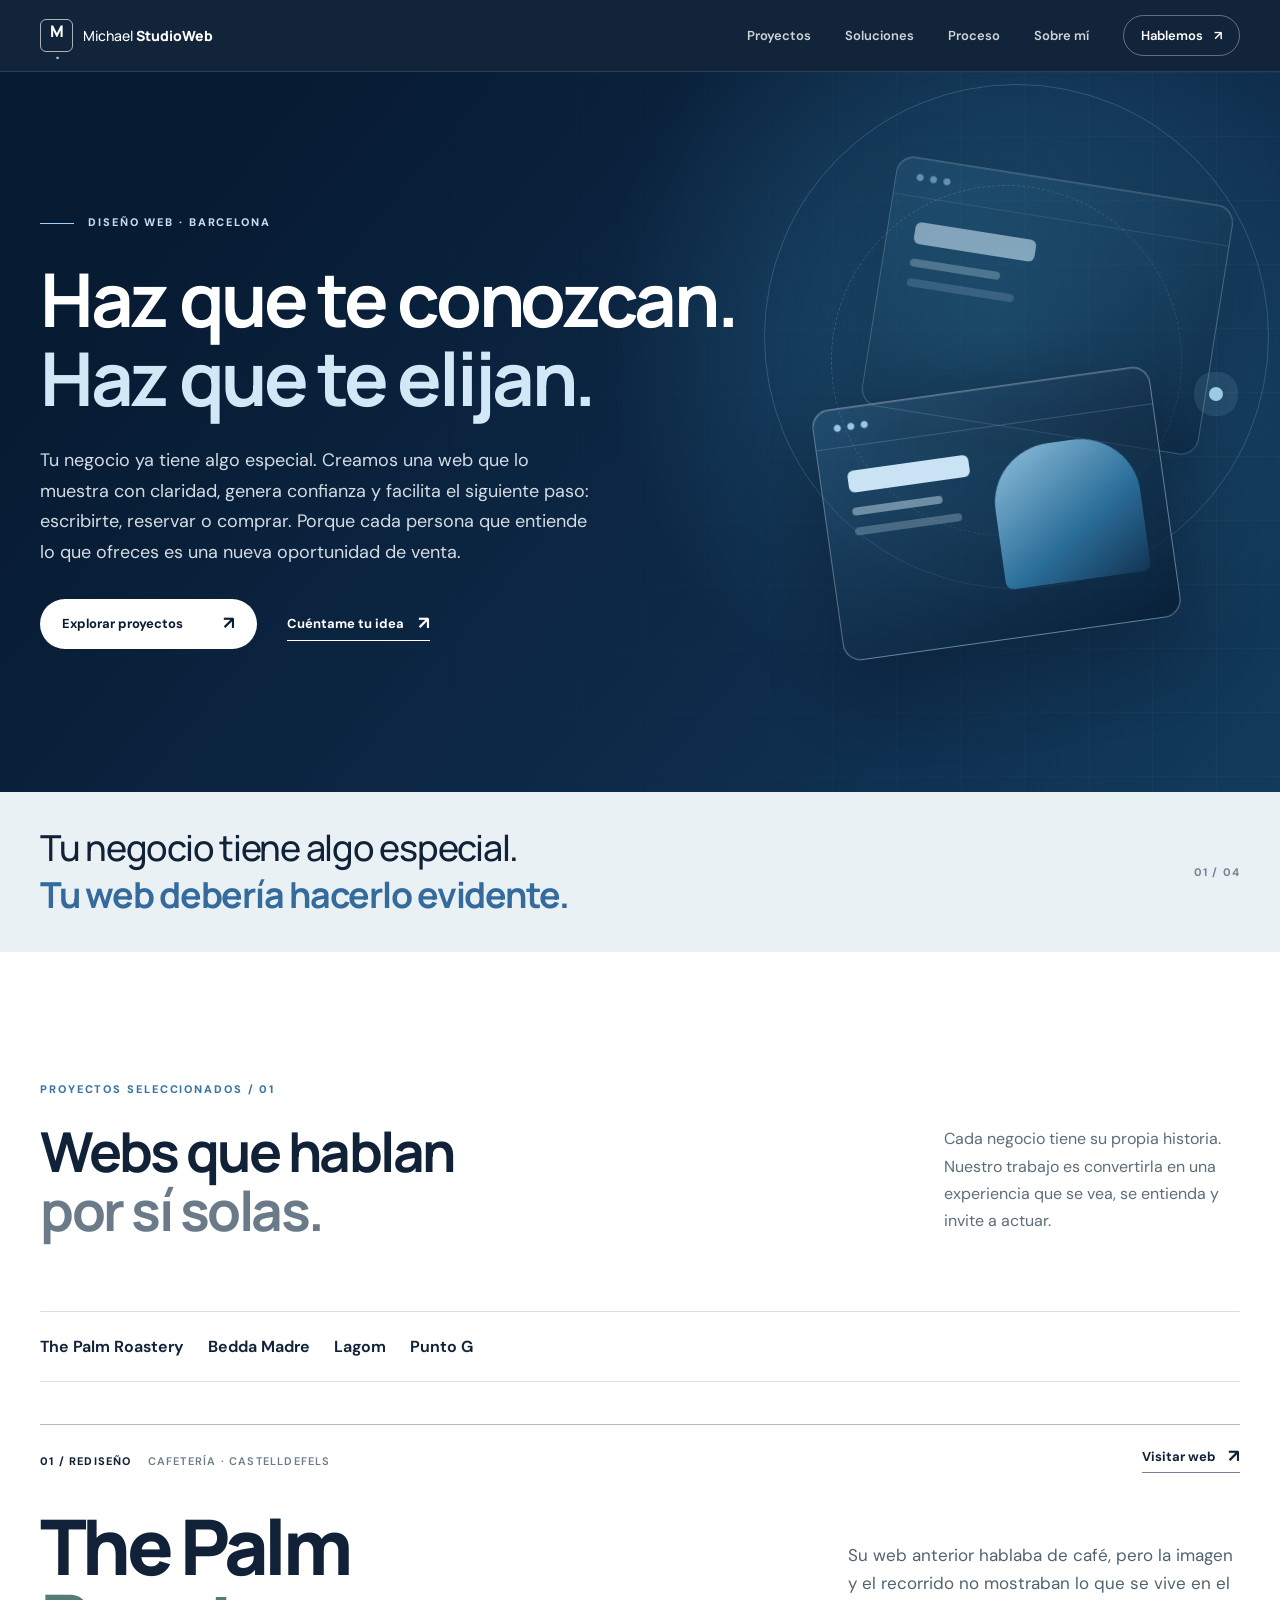
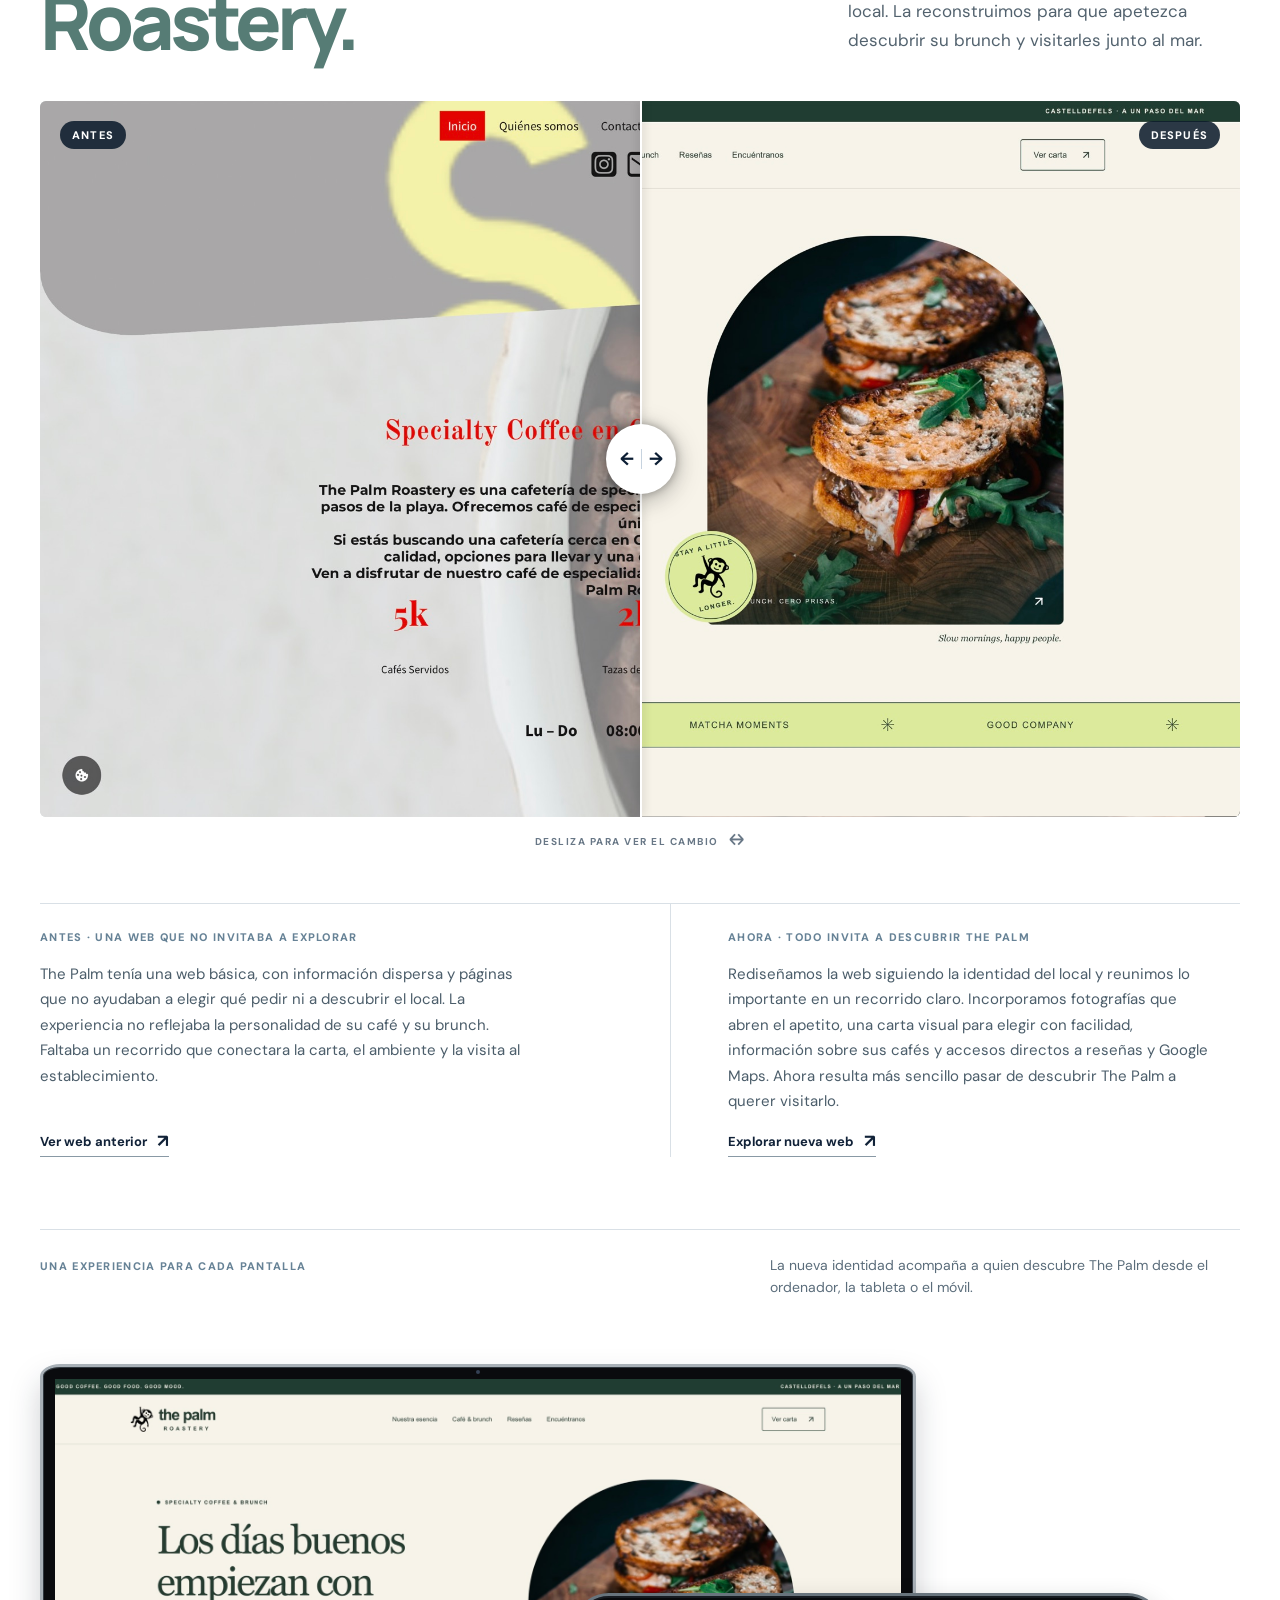
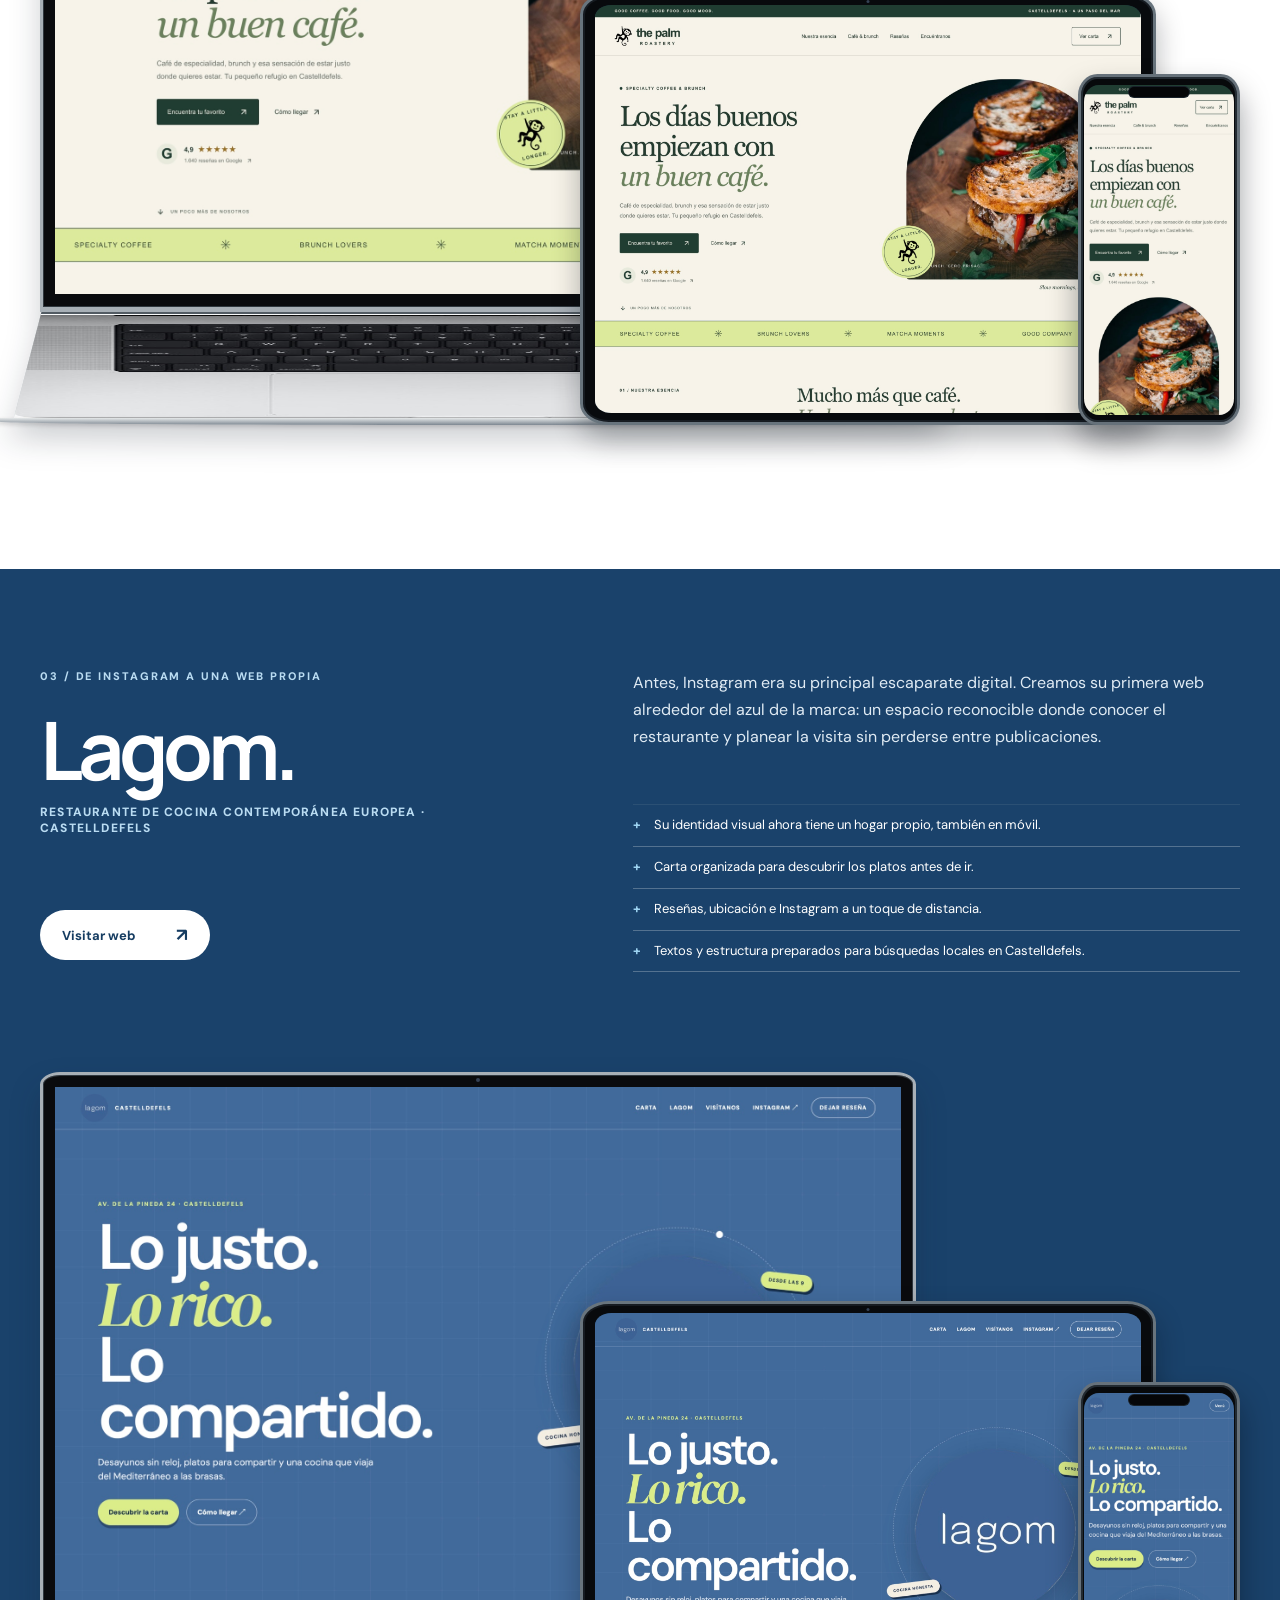
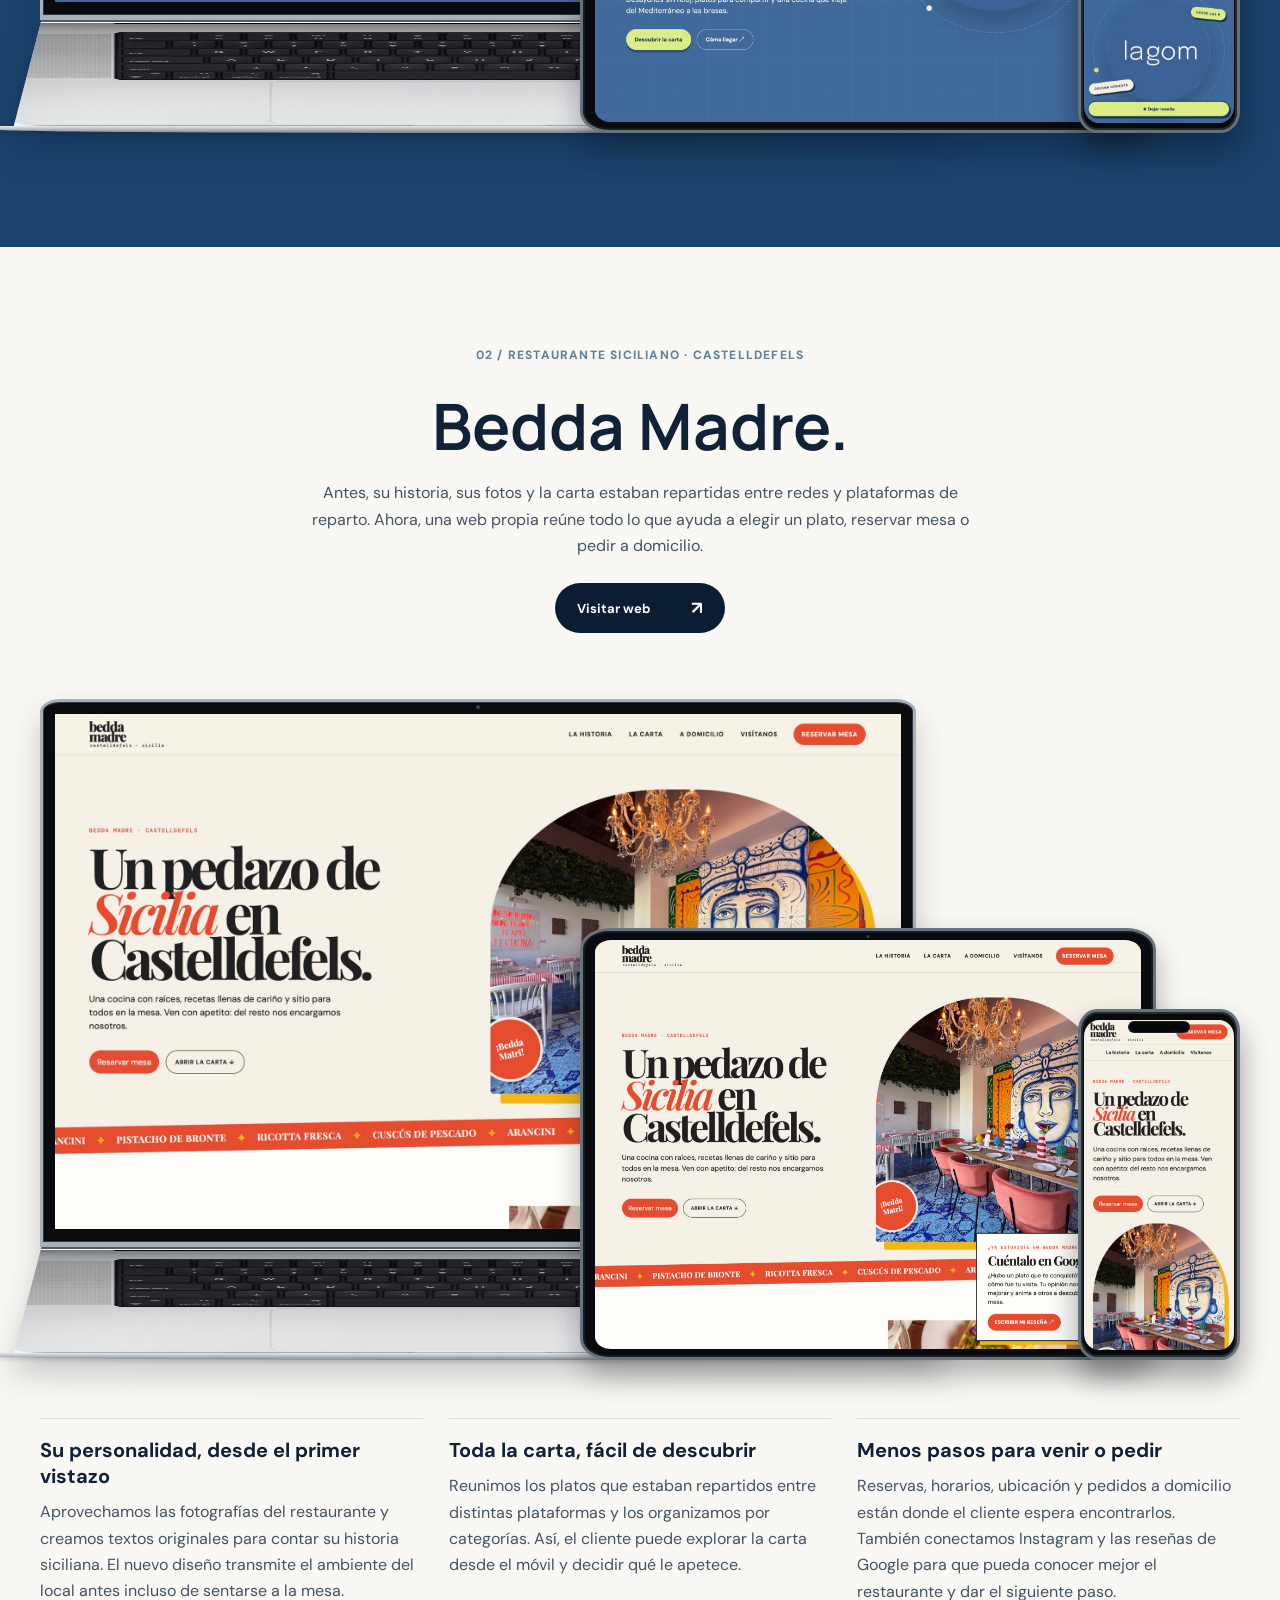
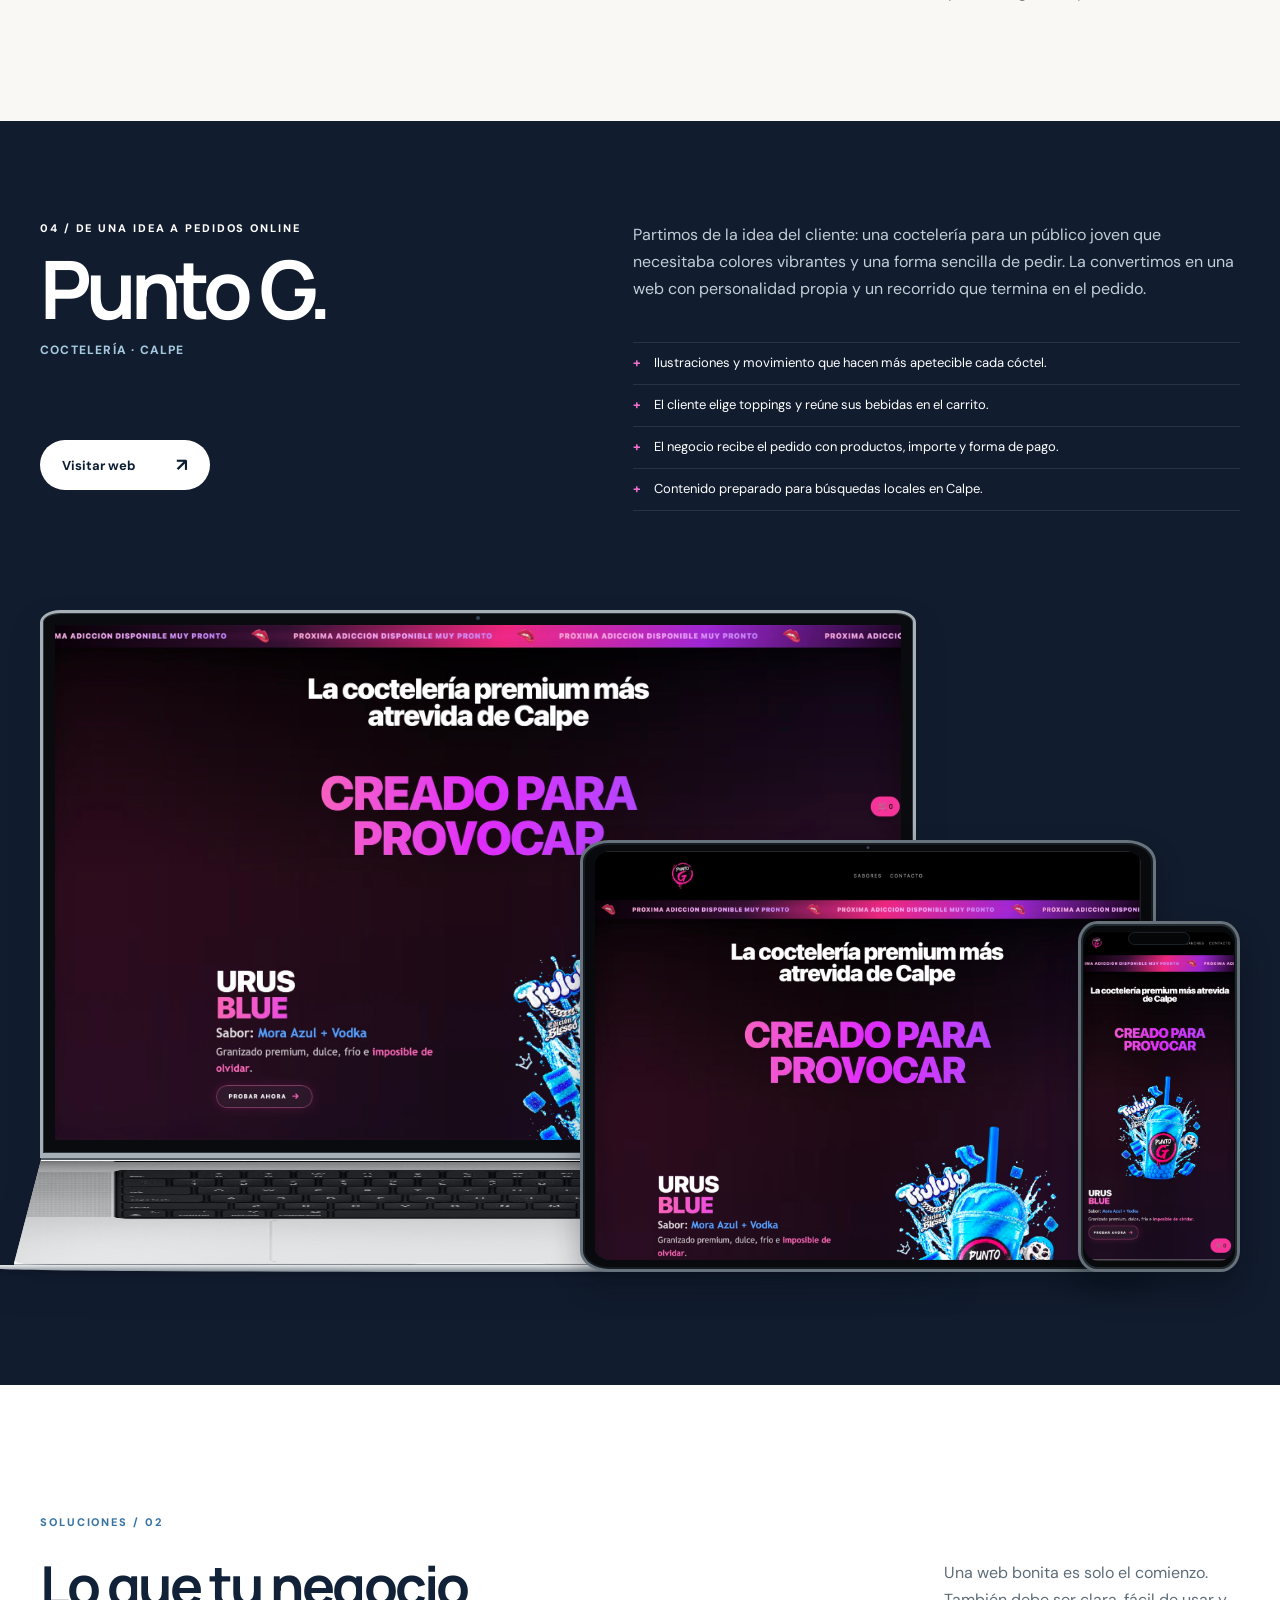
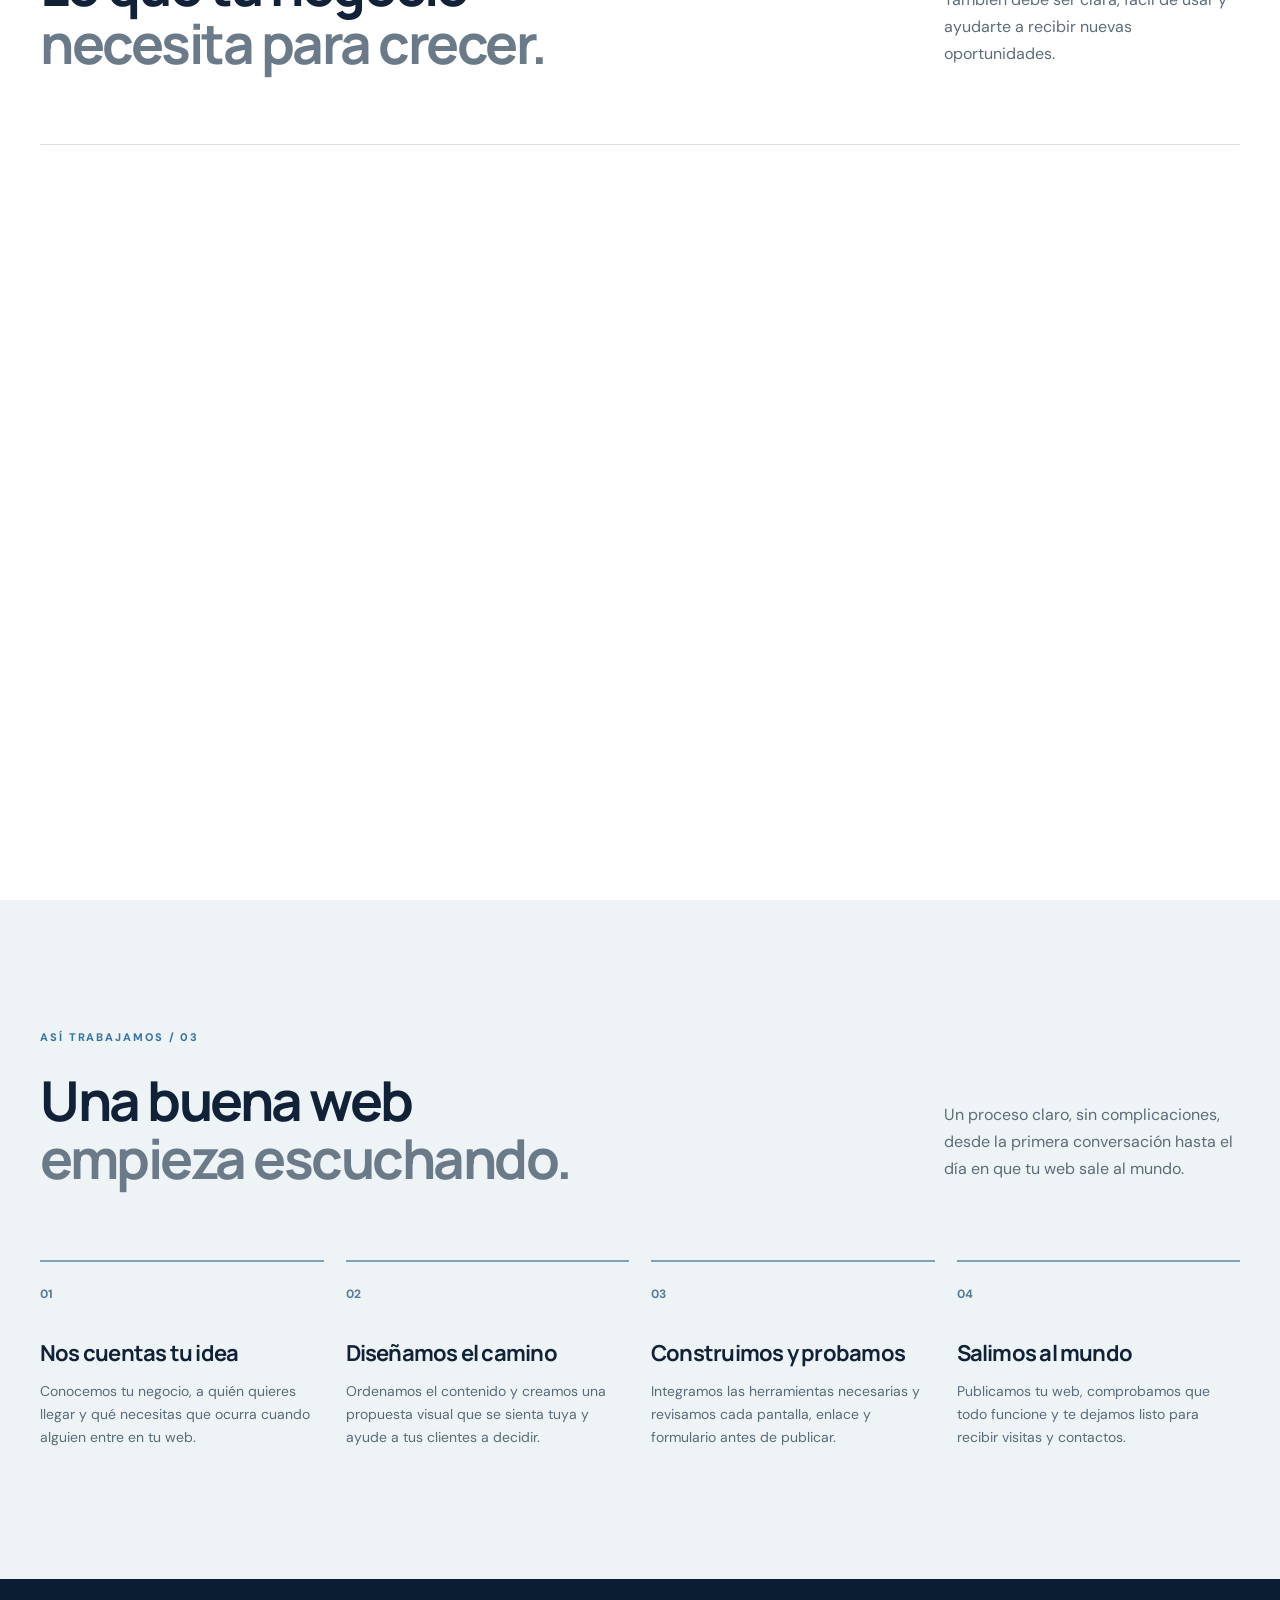
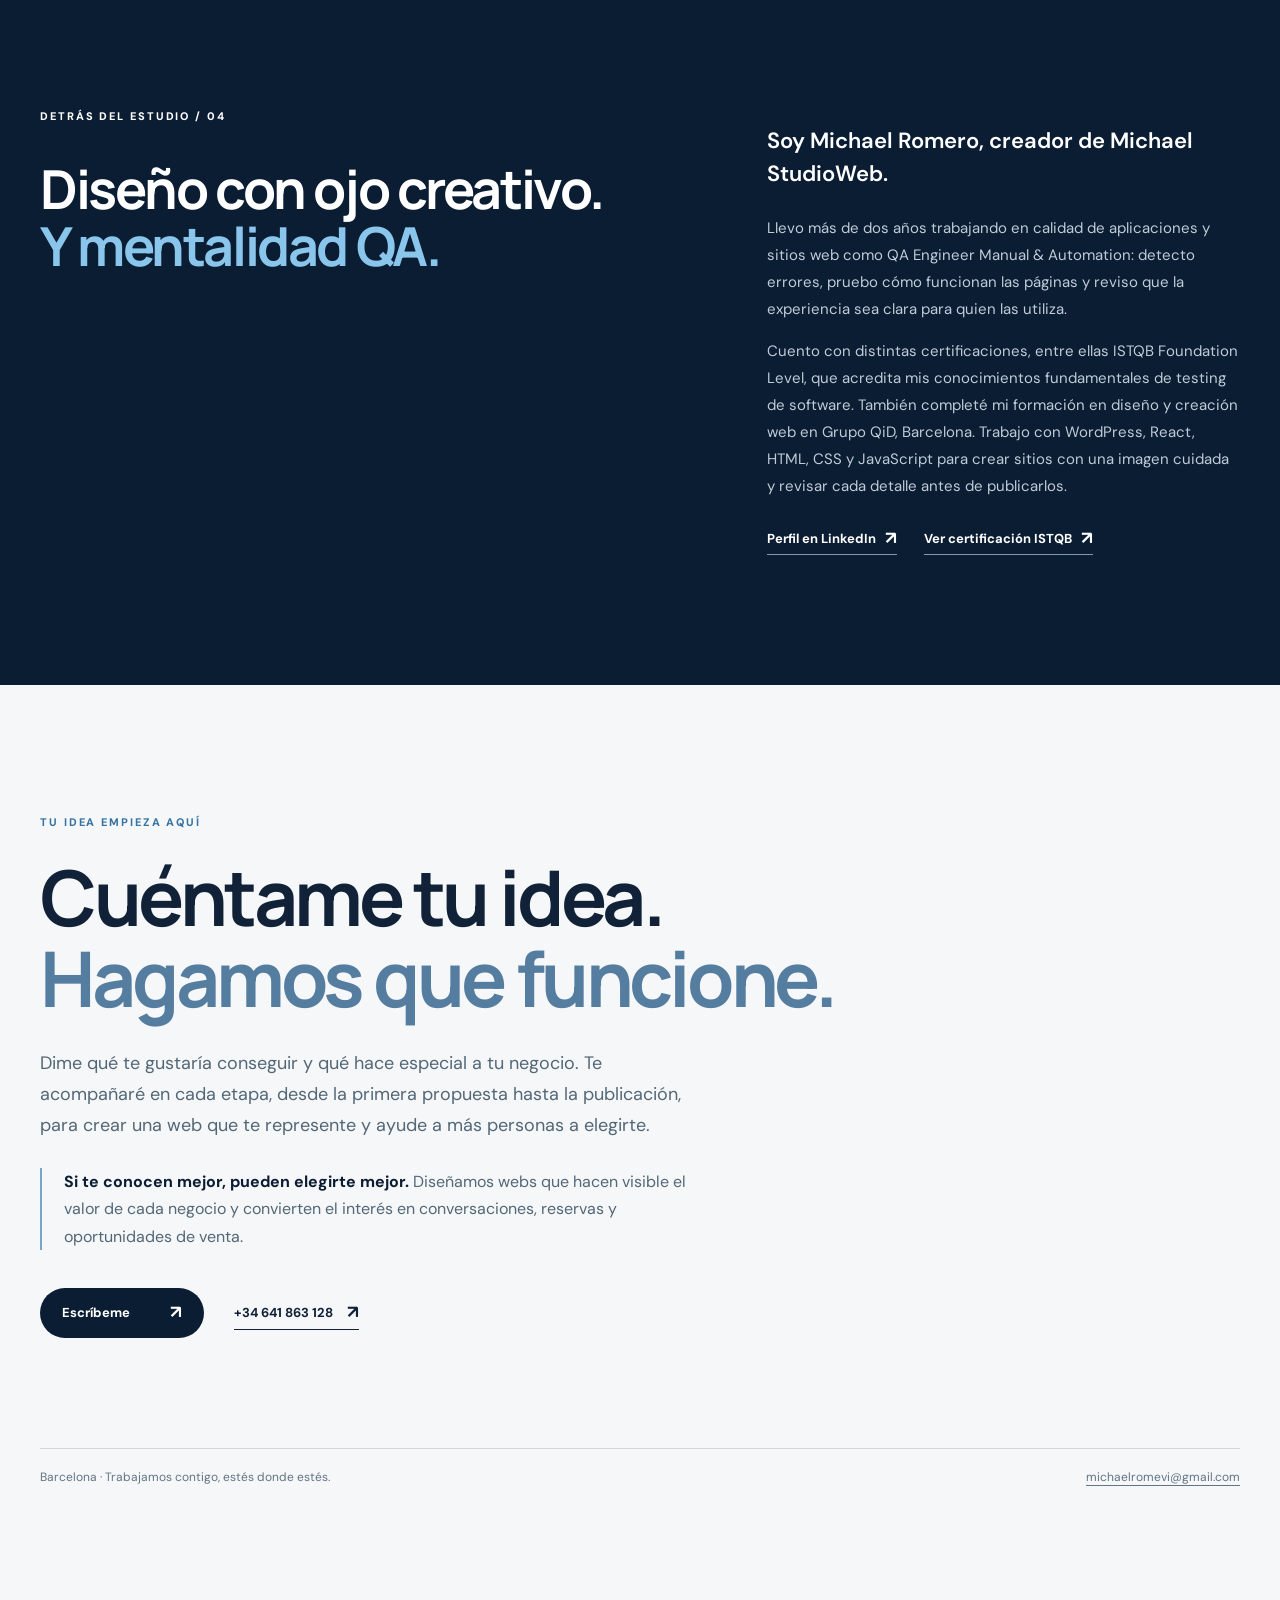
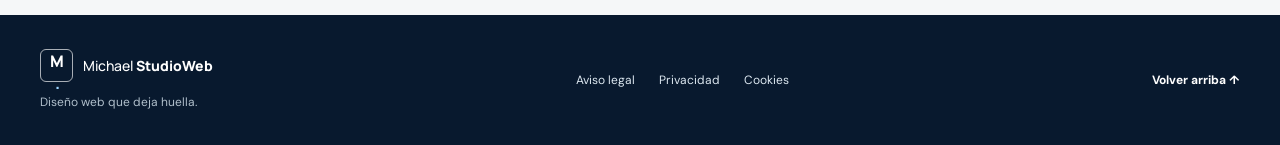
==== index.html @ fa764af7 "Eliminar README" ====
<!doctype html>
<html lang="es">

<head>
  <meta charset="utf-8">
  <meta name="viewport" content="width=device-width,initial-scale=1">
  <meta name="theme-color" content="#0b1d33">
  <meta name="description"
    content="Michael StudioWeb crea y mejora sitios web para que más personas conozcan tu negocio, confíen en ti y se conviertan en clientes. Diseño web, SEO local y calidad digital.">
  <title>Michael StudioWeb | Webs que ayudan a crecer</title>
  <link rel="preconnect" href="https://fonts.googleapis.com">
  <link rel="preconnect" href="https://fonts.gstatic.com" crossorigin>
  <link
    href="https://fonts.googleapis.com/css2?family=DM+Sans:wght@400;500;600;700&family=Manrope:wght@400;500;600;700;800&display=swap"
    rel="stylesheet">
  <link rel="stylesheet" href="styles.css">
  <link rel="icon"
    href="data:image/svg+xml,%3Csvg xmlns='http://www.w3.org/2000/svg' viewBox='0 0 64 64'%3E%3Crect width='64' height='64' rx='12' fill='%230b1d33'/%3E%3Cpath d='M12 44V20l13 17 13-17v24m9-24v24h6' fill='none' stroke='white' stroke-width='5' stroke-linecap='round' stroke-linejoin='round'/%3E%3C/svg%3E">
</head>

<body>
  <a class="skip-link" href="#main">Saltar al contenido</a>
  <div class="scroll-progress" aria-hidden="true"></div>
  <header class="site-header" id="top">
    <div class="header-inner wrap">
      <a class="wordmark" href="#top" aria-label="Michael StudioWeb, inicio"><span
          class="wordmark-mark">M<span>.</span></span><span>Michael <strong>StudioWeb</strong></span></a>
      <button class="menu-toggle" type="button" aria-expanded="false" aria-controls="site-nav"
        aria-label="Abrir menú"><span></span><span></span></button>
      <nav class="site-nav" id="site-nav" aria-label="Navegación principal"><a href="#proyectos">Proyectos</a><a
          href="#soluciones">Soluciones</a><a href="#proceso">Proceso</a><a href="#sobre-mi">Sobre mí</a><a
          class="nav-contact" href="#contacto">Hablemos <span aria-hidden="true">↗</span></a></nav>
    </div>
  </header>
  <main id="main">
    <!-- PORTADA: cambia aquí el titular, el texto principal y los botones. -->
    <section class="hero" aria-labelledby="hero-title">
      <div class="hero-inner wrap">
        <p class="eyebrow hero-eyebrow"><span class="eyebrow-line"></span> Diseño web · Barcelona</p>
        <h1 id="hero-title">Haz que te conozcan.<br><span>Haz que te elijan.</span></h1>
        <p class="hero-lead">Tu negocio ya tiene algo especial. Creamos una web que lo muestra con claridad, genera
          confianza y facilita el siguiente paso: escribirte, reservar o comprar. Porque cada persona que entiende lo
          que ofreces es una nueva oportunidad de venta.</p>
        <div class="hero-actions"><a class="button button-light" href="#proyectos">Explorar proyectos <span
              aria-hidden="true">↗</span></a><a class="text-link light-link" href="#contacto">Cuéntame tu idea <span
              aria-hidden="true">↗</span></a></div>
        <div class="hero-art" aria-hidden="true">
          <div class="hero-orbit hero-orbit-one"></div>
          <div class="hero-orbit hero-orbit-two"></div>
          <div class="hero-preview hero-preview-back"><span></span><i></i><i></i></div>
          <div class="hero-preview hero-preview-front"><span></span><i></i><i></i><b></b></div>
          <div class="hero-art-dot"></div>
        </div>
      </div>
    </section>
    <!-- MENSAJE BREVE: frase de apoyo bajo la portada. -->
    <section class="intro-band" aria-label="Nuestro enfoque">
      <div class="wrap intro-inner">
        <p>Tu negocio tiene algo especial.<br><strong>Tu web debería hacerlo evidente.</strong></p><span>01 / 04</span>
      </div>
    </section>
    <!-- PORTAFOLIO: proyectos, comparador antes/después y enlaces externos. -->
    <section class="portfolio-section section-space" id="proyectos" aria-labelledby="portfolio-title">
      <div class="wrap">
        <div class="section-heading reveal">
          <div>
            <p class="eyebrow dark-eyebrow">Proyectos seleccionados / 01</p>
            <h2 id="portfolio-title">Webs que hablan<br><span>por sí solas.</span></h2>
          </div>
          <p>Cada negocio tiene su propia historia. Nuestro trabajo es convertirla en una experiencia que se vea, se
            entienda y invite a actuar.</p>
        </div>
        <nav class="project-links" aria-label="Proyectos del portafolio">
          <a href="#palm-title">The Palm Roastery</a>
          <a href="#bedda-madre">Bedda Madre</a>
          <a href="#lagom-title">Lagom</a>
          <a href="#puntog-title">Punto G</a>
        </nav>
        <article class="case-feature reveal" aria-labelledby="palm-title">
          <div class="case-topline">
            <div><span class="case-index">01 / Rediseño</span><span class="case-location">Cafetería ·
                Castelldefels</span></div><a class="case-visit"
              href="https://michaelwebstudio.github.io/the-palm-roastery/" target="_blank"
              rel="noopener noreferrer">Visitar web <span aria-hidden="true">↗</span></a>
          </div>
          <div class="case-intro">
            <h3 id="palm-title">The Palm<br><span>Roastery.</span></h3>
            <p>Su web anterior hablaba de café, pero la imagen y el recorrido no mostraban lo que se vive en el local.
              La reconstruimos para que apetezca descubrir su brunch y visitarles junto al mar.</p>
          </div>
          <div class="comparison" style="--split:50%" data-comparison>
            <img class="comparison-image comparison-old" src="assets/palm-old.jpg"
              alt="Web anterior de The Palm Roastery, con texto superpuesto sobre una imagen de granos de café"
              width="2100" height="1253">
            <img class="comparison-image comparison-new" src="assets/palm-new.jpg"
              alt="Nueva web de The Palm Roastery, con diseño de marca, menú claro y fotografía gastronómica"
              width="2100" height="1253">
            <span class="comparison-label comparison-label-old">Antes</span><span
              class="comparison-label comparison-label-new">Después</span>
            <div class="comparison-divider" aria-hidden="true"><span class="comparison-handle">← <span></span> →</span>
            </div>
            <input class="comparison-range" type="range" min="0" max="100" value="50"
              aria-label="Comparar la web anterior y la nueva de The Palm Roastery. Mover a la izquierda muestra la nueva web completa.">
          </div>
          <p class="comparison-caption">Desliza para ver el cambio <span aria-hidden="true">↔</span></p>
          <div class="transformation">
            <div><span class="mini-label">Antes · Una web que no invitaba a explorar</span>
              <p>The Palm tenía una web básica, con información dispersa y páginas que no ayudaban a elegir qué pedir ni
                a descubrir el local. La experiencia no reflejaba la personalidad de su café y su brunch. Faltaba un
                recorrido que conectara la carta, el ambiente y la visita al establecimiento.</p><a
                href="https://www.thepalmroastery.com" target="_blank" rel="noopener noreferrer">Ver web anterior <span
                  aria-hidden="true">↗</span></a>
            </div>
            <div><span class="mini-label">Ahora · Todo invita a descubrir The Palm</span>
              <p>Rediseñamos la web siguiendo la identidad del local y reunimos lo importante en un recorrido claro.
                Incorporamos fotografías que abren el apetito, una carta visual para elegir con facilidad, información
                sobre sus cafés y accesos directos a reseñas y Google Maps. Ahora resulta más sencillo pasar de
                descubrir The Palm a querer visitarlo.</p><a
                href="https://michaelwebstudio.github.io/the-palm-roastery/" target="_blank"
                rel="noopener noreferrer">Explorar nueva web <span aria-hidden="true">↗</span></a>
            </div>
          </div>
          <div class="device-intro"><span class="mini-label">Una experiencia para cada pantalla</span>
            <p>La nueva identidad acompaña a quien descubre The Palm desde el ordenador, la tableta o el móvil.</p>
          </div>
          <a class="device-showcase device-showcase-palm" href="https://michaelwebstudio.github.io/the-palm-roastery/"
            target="_blank" rel="noopener noreferrer"
            aria-label="Visitar la nueva web de The Palm Roastery, mostrada en Mac, iPad e iPhone">
            <div class="device-mac">
              <div class="mac-lid"><span class="mac-camera"></span>
                <div class="mac-screen"><img src="assets/palm-mac.jpg" alt="" loading="lazy"></div>
              </div>
              <div class="mac-deck"><span class="mac-keys"></span><span class="mac-trackpad"></span></div>
              <div class="mac-lip"></div>
            </div>
            <div class="device-ipad"><span class="ipad-camera"></span>
              <div class="ipad-screen"><img src="assets/palm-ipad.jpg" alt="" loading="lazy"></div>
            </div>
            <div class="device-iphone"><span class="iphone-island"></span>
              <div class="iphone-screen"><img src="assets/palm-iphone.jpg" alt="" loading="lazy"></div>
            </div>
          </a>
        </article>
      </div>
    </section>

    <!-- LAGOM: texto, enlace a la web incluida y a Instagram. -->
    <section class="project-band project-lagom" aria-labelledby="lagom-title">
      <div class="wrap project-grid reveal">
        <div class="project-copy">
          <p class="eyebrow dark-eyebrow">03 / De Instagram a una web propia</p>
          <h3 id="lagom-title">Lagom.</h3>
          <p class="project-type">Restaurante de cocina contemporánea europea · Castelldefels</p>
          <p>Antes, Instagram era su principal escaparate digital. Creamos su primera web alrededor del azul de la
            marca: un espacio reconocible donde conocer el restaurante y planear la visita sin perderse entre
            publicaciones.</p>
          <ul>
            <li>Su identidad visual ahora tiene un hogar propio, también en móvil.</li>
            <li>Carta organizada para descubrir los platos antes de ir.</li>
            <li>Reseñas, ubicación e Instagram a un toque de distancia.</li>
            <li>Textos y estructura preparados para búsquedas locales en Castelldefels.</li>
          </ul><a class="button button-dark" href="lagom/">Visitar web <span aria-hidden="true">↗</span></a>
        </div>
        <div class="device-showcase device-showcase-lagom" role="img"
          aria-label="Vista de la web de Lagom en Mac, iPad e iPhone">
          <div class="device-mac">
            <div class="mac-lid"><span class="mac-camera"></span>
              <div class="mac-screen"><img src="assets/lagom-mac.jpg" alt="" loading="lazy"></div>
            </div>
            <div class="mac-deck"><span class="mac-keys"></span><span class="mac-trackpad"></span></div>
            <div class="mac-lip"></div>
          </div>
          <div class="device-ipad"><span class="ipad-camera"></span>
            <div class="ipad-screen"><img src="assets/lagom-ipad.jpg" alt="" loading="lazy"></div>
          </div>
          <div class="device-iphone"><span class="iphone-island"></span>
            <div class="iphone-screen"><img src="assets/lagom-iphone.jpg" alt="" loading="lazy"></div>
          </div>
        </div>
      </div>
    </section>

    <!-- BEDDA MADRE: descripción, capturas y beneficios del proyecto. -->
    <section id="bedda-madre" class="project-band project-bedda" aria-labelledby="bedda-title">
      <div class="wrap reveal">
        <header class="bedda-heading">
          <p class="project-type">02 / Restaurante siciliano · Castelldefels</p>
          <h3 id="bedda-title">Bedda Madre.</h3>
          <p>Antes, su historia, sus fotos y la carta estaban repartidas entre redes y plataformas de reparto. Ahora,
            una web propia reúne todo lo que ayuda a elegir un plato, reservar mesa o pedir a domicilio.</p>
          <a class="button button-dark" href="https://bedda-madre-castelldefels.michaelromero.chatgpt.site"
            target="_blank" rel="noopener noreferrer">Visitar web <span aria-hidden="true">↗</span></a>
        </header>
        <a class="device-showcase" href="https://bedda-madre-castelldefels.michaelromero.chatgpt.site" target="_blank"
          rel="noopener noreferrer" aria-label="Visitar Bedda Madre, presentada en MacBook, iPad e iPhone">
          <div class="device-mac">
            <div class="mac-lid"><span class="mac-camera"></span>
              <div class="mac-screen"><img src="assets/bedda-mac.jpg" alt="" loading="lazy"></div>
            </div>
            <div class="mac-deck"></div>
            <div class="mac-lip"></div>
          </div>
          <div class="device-ipad"><span class="ipad-camera"></span>
            <div class="ipad-screen"><img src="assets/bedda-ipad.jpg" alt="" loading="lazy"></div>
          </div>
          <div class="device-iphone"><span class="iphone-island"></span>
            <div class="iphone-screen"><img src="assets/bedda-iphone.jpg" alt="" loading="lazy"></div>
          </div>
        </a>
        <div class="bedda-story">
          <div>
            <h4>Su personalidad, desde el primer vistazo</h4>
            <p>Aprovechamos las fotografías del restaurante y creamos textos originales para contar su historia
              siciliana. El nuevo diseño transmite el ambiente del local antes incluso de sentarse a la mesa.</p>
          </div>
          <div>
            <h4>Toda la carta, fácil de descubrir</h4>
            <p>Reunimos los platos que estaban repartidos entre distintas plataformas y los organizamos por categorías.
              Así, el cliente puede explorar la carta desde el móvil y decidir qué le apetece.</p>
          </div>
          <div>
            <h4>Menos pasos para venir o pedir</h4>
            <p>Reservas, horarios, ubicación y pedidos a domicilio están donde el cliente espera encontrarlos. También
              conectamos Instagram y las reseñas de Google para que pueda conocer mejor el restaurante y dar el
              siguiente paso.</p>
          </div>
        </div>
      </div>
    </section>

    <!-- PUNTO G: texto y enlace al sitio externo. -->
    <section class="project-band project-puntog" aria-labelledby="puntog-title">
      <div class="wrap project-grid reveal">
        <div class="project-copy">
          <p class="eyebrow">04 / De una idea a pedidos online</p>
          <h3 id="puntog-title">Punto G.</h3>
          <p class="project-type">Coctelería · Calpe</p>
          <p>Partimos de la idea del cliente: una coctelería para un público joven que necesitaba colores vibrantes y
            una forma sencilla de pedir. La convertimos en una web con personalidad propia y un recorrido que termina en
            el pedido.</p>
          <ul>
            <li>Ilustraciones y movimiento que hacen más apetecible cada cóctel.</li>
            <li>El cliente elige toppings y reúne sus bebidas en el carrito.</li>
            <li>El negocio recibe el pedido con productos, importe y forma de pago.</li>
            <li>Contenido preparado para búsquedas locales en Calpe.</li>
          </ul><a class="button button-light" href="https://puntog.com.es" target="_blank"
            rel="noopener noreferrer">Visitar web <span aria-hidden="true">↗</span></a>
        </div><a class="device-showcase device-showcase-puntog" href="https://puntog.com.es" target="_blank"
          rel="noopener noreferrer" aria-label="Visitar la web de Punto G, mostrada en Mac, iPad e iPhone">
          <div class="device-mac">
            <div class="mac-lid"><span class="mac-camera"></span>
              <div class="mac-screen"><img src="assets/puntog-preview.jpg" alt="" loading="lazy"></div>
            </div>
            <div class="mac-deck"><span class="mac-keys"></span><span class="mac-trackpad"></span></div>
            <div class="mac-lip"></div>
          </div>
          <div class="device-ipad"><span class="ipad-camera"></span>
            <div class="ipad-screen"><img src="assets/puntog-tablet.jpg" alt="" loading="lazy"></div>
          </div>
          <div class="device-iphone"><span class="iphone-island"></span>
            <div class="iphone-screen"><img src="assets/puntog-mobile.jpg" alt="" loading="lazy"></div>
          </div>
        </a>
      </div>
    </section>
    <!-- SERVICIOS: cambia aquí las soluciones ofrecidas. -->
    <section class="services section-space" id="soluciones" aria-labelledby="services-title">
      <div class="wrap">
        <div class="section-heading reveal">
          <div>
            <p class="eyebrow dark-eyebrow">Soluciones / 02</p>
            <h2 id="services-title">Lo que tu negocio<br><span>necesita para crecer.</span></h2>
          </div>
          <p>Una web bonita es solo el comienzo. También debe ser clara, fácil de usar y ayudarte a recibir nuevas
            oportunidades.</p>
        </div>
        <div class="services-list">
          <article class="service-row reveal"><span>01</span>
            <h3>Web desde cero</h3>
            <p>Una página creada alrededor de tu identidad y tus objetivos, con cada detalle pensado para presentar bien
              tu negocio.</p><span class="service-symbol" aria-hidden="true">↗</span>
          </article>
          <article class="service-row reveal"><span>02</span>
            <h3>Rediseño</h3>
            <p>Actualizamos la imagen, el contenido y el recorrido de tu web para que transmita la calidad que ya
              ofreces.</p><span class="service-symbol" aria-hidden="true">↗</span>
          </article>
          <article class="service-row reveal"><span>03</span>
            <h3>SEO local</h3>
            <p>Organizamos la información para ayudar a que te encuentren personas que buscan servicios como los tuyos
              en tu zona.</p><span class="service-symbol" aria-hidden="true">↗</span>
          </article>
          <article class="service-row reveal"><span>04</span>
            <h3>Todo conectado</h3>
            <p>Reservas, formularios, WhatsApp, mapas, redes y reseñas integrados para que contactar contigo sea fácil.
            </p><span class="service-symbol" aria-hidden="true">↗</span>
          </article>
          <article class="service-row reveal"><span>05</span>
            <h3>Mantenimiento</h3>
            <p>Actualizaciones y mejoras para que tu sitio siga funcionando y reflejando lo mejor de tu negocio.</p>
            <span class="service-symbol" aria-hidden="true">↗</span>
          </article>
          <article class="service-row reveal"><span>06</span>
            <h3>Revisión de calidad</h3>
            <p>Comprobamos enlaces, formularios y pantallas para que tus clientes tengan una buena experiencia en móvil
              y ordenador.</p><span class="service-symbol" aria-hidden="true">↗</span>
          </article>
        </div>
      </div>
    </section>
    <!-- PROCESO: las cuatro etapas de trabajo. -->
    <section class="process section-space" id="proceso" aria-labelledby="process-title">
      <div class="wrap">
        <div class="section-heading reveal">
          <div>
            <p class="eyebrow dark-eyebrow">Así trabajamos / 03</p>
            <h2 id="process-title">Una buena web<br><span>empieza escuchando.</span></h2>
          </div>
          <p>Un proceso claro, sin complicaciones, desde la primera conversación hasta el día en que tu web sale al
            mundo.</p>
        </div>
        <div class="process-grid">
          <article class="process-step reveal"><span>01</span>
            <h3>Nos cuentas tu idea</h3>
            <p>Conocemos tu negocio, a quién quieres llegar y qué necesitas que ocurra cuando alguien entre en tu web.
            </p>
          </article>
          <article class="process-step reveal"><span>02</span>
            <h3>Diseñamos el camino</h3>
            <p>Ordenamos el contenido y creamos una propuesta visual que se sienta tuya y ayude a tus clientes a
              decidir.</p>
          </article>
          <article class="process-step reveal"><span>03</span>
            <h3>Construimos y probamos</h3>
            <p>Integramos las herramientas necesarias y revisamos cada pantalla, enlace y formulario antes de publicar.
            </p>
          </article>
          <article class="process-step reveal"><span>04</span>
            <h3>Salimos al mundo</h3>
            <p>Publicamos tu web, comprobamos que todo funcione y te dejamos listo para recibir visitas y contactos.</p>
          </article>
        </div>
      </div>
    </section>
    <!-- PERFIL: biografía, LinkedIn y certificación. -->
    <section class="about section-space" id="sobre-mi" aria-labelledby="about-title">
      <div class="wrap about-grid">
        <div class="about-heading reveal">
          <p class="eyebrow">Detrás del estudio / 04</p>
          <h2 id="about-title">Diseño con ojo creativo.<br><span>Y mentalidad QA.</span></h2>
        </div>
        <div class="about-content reveal">
          <p class="about-lead">Soy Michael Romero, creador de Michael StudioWeb.</p>
          <p>Llevo más de dos años trabajando en calidad de aplicaciones y sitios web como QA Engineer Manual &amp;
            Automation: detecto errores, pruebo cómo funcionan las páginas y reviso que la experiencia sea clara para
            quien las utiliza.</p>
          <p>Cuento con distintas certificaciones, entre ellas ISTQB Foundation Level, que acredita mis conocimientos
            fundamentales de testing de software. También completé mi formación en diseño y creación web en Grupo QiD,
            Barcelona. Trabajo con WordPress, React, HTML, CSS y JavaScript para crear sitios con una imagen cuidada y
            revisar cada detalle antes de publicarlos.</p>
          <div class="credential-links"><a href="https://www.linkedin.com/in/michaelsromero/" target="_blank"
              rel="noopener noreferrer">Perfil en LinkedIn <span aria-hidden="true">↗</span></a><a
              href="https://app.skillsclub.com/credential/289409-b11a53c07f1f8a6291cf1f430689e03373e2d82936ceaac5bed6b14aef49482c"
              target="_blank" rel="noopener noreferrer">Ver certificación ISTQB <span aria-hidden="true">↗</span></a>
          </div>
        </div>
      </div>
    </section>
    <!-- CONTACTO: cambia aquí correo, teléfono y mensaje final. -->
    <section class="contact section-space" id="contacto" aria-labelledby="contact-title">
      <div class="wrap">
        <p class="eyebrow dark-eyebrow reveal">Tu idea empieza aquí</p>
        <h2 id="contact-title" class="reveal">Cuéntame tu idea.<br><span>Hagamos que funcione.</span></h2>
        <p class="contact-copy reveal">Dime qué te gustaría conseguir y qué hace especial a tu negocio. Te acompañaré en
          cada etapa, desde la primera propuesta hasta la publicación, para crear una web que te represente y ayude a
          más personas a elegirte.</p>
        <p class="contact-mission reveal"><strong>Si te conocen mejor, pueden elegirte mejor.</strong> Diseñamos webs
          que hacen visible el valor de cada negocio y convierten el interés en conversaciones, reservas y oportunidades
          de venta.</p>
        <div class="contact-actions reveal"><a class="button button-dark"
            href="mailto:michaelromevi@gmail.com?subject=Hablemos%20de%20mi%20web">Escríbeme <span
              aria-hidden="true">↗</span></a><a class="text-link" href="tel:+34641863128">+34 641 863 128 <span
              aria-hidden="true">↗</span></a></div>
        <div class="contact-bottom"><span>Barcelona · Trabajamos contigo, estés donde estés.</span><a
            href="mailto:michaelromevi@gmail.com">michaelromevi@gmail.com</a></div>
      </div>
    </section>
  </main>
  <!-- PIE: enlaces a los textos legales. Revisa esos textos antes de publicar. -->
  <footer class="footer">
    <div class="wrap footer-inner">
      <div class="footer-brand"><a class="wordmark" href="#top"><span
            class="wordmark-mark">M<span>.</span></span><span>Michael <strong>StudioWeb</strong></span></a>
        <p>Diseño web que deja huella.</p>
      </div>
      <nav class="footer-legal" aria-label="Información legal"><a href="aviso-legal/">Aviso legal</a><a
          href="privacidad/">Privacidad</a><a href="cookies/">Cookies</a></nav><a class="footer-top" href="#top">Volver
        arriba ↑</a>
    </div>
  </footer>
  <script src="script.js" defer></script>
</body>

</html>
---- styles.css ----
:root{--navy:#0b1d33;--ink:#112238;--blue:#346b9c;--sky:#77b7ef;--white:#fff;--paper:#f7f8f9;--line:#d9e0e6;--muted:#647484;--max:1320px}
*{box-sizing:border-box}
html{scroll-behavior:smooth;scroll-padding-top:76px}
body{margin:0;color:var(--ink);background:var(--white);font-family:"DM Sans",sans-serif;-webkit-font-smoothing:antialiased}
button,input{font:inherit}
a{color:inherit;text-decoration:none}
button,a,input{outline-offset:4px}
img{display:block;max-width:100%}
h1,h2,h3,p{margin-top:0}
.wrap{width:min(calc(100% - 80px),var(--max));margin-inline:auto}
.skip-link{position:fixed;z-index:100;top:-80px;left:16px;background:white;color:var(--navy);padding:12px 18px}
.skip-link:focus{top:12px}
.scroll-progress{position:fixed;z-index:99;top:0;left:0;width:0;height:3px;background:#9fd2f6;transition:width .08s linear}
.site-header{height:72px;position:sticky;top:0;z-index:90;background:rgba(10,29,51,.97);color:#fff;border-bottom:1px solid rgba(255,255,255,.12);backdrop-filter:blur(18px)}
.header-inner{height:100%;display:flex;align-items:center;justify-content:space-between;gap:30px}
.wordmark{display:inline-flex;align-items:center;gap:10px;font-family:Manrope,sans-serif;font-size:14px;font-weight:500;white-space:nowrap}
.wordmark strong{font-weight:800}
.wordmark-mark{display:grid;place-items:center;width:33px;height:33px;border:1px solid rgba(255,255,255,.65);border-radius:6px;font-weight:800;font-size:16px;letter-spacing:-1px}
.wordmark-mark span{color:#9bd4ff}
.site-nav{display:flex;align-items:center;gap:34px;font-size:13px;font-weight:600}
.site-nav>a:not(.nav-contact){opacity:.8;transition:opacity .2s}
.site-nav>a:hover,.site-nav>a[aria-current="true"]{opacity:1}
.nav-contact{border:1px solid rgba(255,255,255,.35);padding:11px 17px;border-radius:100px;transition:background .2s,color .2s}
.nav-contact:hover{background:#fff;color:var(--navy)}
.nav-contact span{margin-left:8px}
.menu-toggle{display:none}
/* PORTADA: fondo y altura principal */
.hero{position:relative;min-height:min(740px,calc(88svh - 72px));background:radial-gradient(circle at 78% 36%,#1f5274 0,transparent 36%),linear-gradient(130deg,#071b32 15%,#0e2b4b 68%,#123b5b);color:#fff;overflow:hidden}
.hero::before{content:"";position:absolute;inset:0;background:linear-gradient(rgba(183,222,248,.035) 1px,transparent 1px),linear-gradient(90deg,rgba(183,222,248,.035) 1px,transparent 1px);background-size:64px 64px;mask-image:linear-gradient(90deg,transparent 30%,black 100%);pointer-events:none}
.hero-inner{min-height:inherit;display:flex;flex-direction:column;align-items:flex-start;justify-content:center;padding-block:90px;position:relative;isolation:isolate}
.eyebrow{text-transform:uppercase;letter-spacing:1.9px;font-size:11px;font-weight:800;line-height:1.4}
.hero-eyebrow{display:flex;align-items:center;gap:14px;color:#c5dfef;margin-bottom:29px}
.eyebrow-line{width:34px;height:1px;background:#9ad2fc}
.hero h1,.section-heading h2,.about h2,.contact h2{font-family:Manrope,sans-serif;font-weight:700;letter-spacing:-.045em;line-height:1.06}
.hero h1{max-width:800px;font-size:clamp(50px,5.8vw,92px);margin-bottom:28px;position:relative;z-index:2}
.hero h1 span{color:#d2e8f7}
.hero-lead{max-width:560px;color:#d4dce4;font-size:18px;line-height:1.7;margin-bottom:31px;position:relative;z-index:2}
.hero-actions,.hero-eyebrow{position:relative;z-index:2}
.hero-art{position:absolute;right:1%;top:11%;width:43%;height:78%;pointer-events:none;opacity:.95}
.hero-orbit{position:absolute;border:1px solid rgba(172,216,245,.22);border-radius:50%;aspect-ratio:1}
.hero-orbit-one{width:98%;right:-8%;top:-12%}.hero-orbit-two{width:68%;right:9%;top:6%;border-style:dashed;transform:rotate(20deg)}
.hero-preview{position:absolute;width:66%;height:45%;border:1px solid rgba(220,240,255,.4);border-radius:18px;background:linear-gradient(155deg,rgba(95,168,213,.18),rgba(7,28,51,.85));box-shadow:0 32px 85px rgba(0,8,20,.4),inset 0 1px rgba(255,255,255,.2);backdrop-filter:blur(10px);overflow:hidden}
.hero-preview::before{content:"";display:block;height:15%;border-bottom:1px solid rgba(255,255,255,.16);background:radial-gradient(circle at 7% 50%,#9ed0ec 0 3px,transparent 4px),radial-gradient(circle at 11% 50%,#9ed0ec 0 3px,transparent 4px),radial-gradient(circle at 15% 50%,#9ed0ec 0 3px,transparent 4px)}
.hero-preview span,.hero-preview i,.hero-preview b{position:absolute;display:block;border-radius:6px}
.hero-preview span{top:25%;left:8%;width:36%;height:9%;background:#d3edfc}.hero-preview i:nth-of-type(1){top:40%;left:8%;width:27%;height:3%;background:rgba(218,238,250,.47)}.hero-preview i:nth-of-type(2){top:48%;left:8%;width:32%;height:3%;background:rgba(218,238,250,.27)}.hero-preview b{top:25%;right:7%;width:43%;height:56%;background:linear-gradient(145deg,#97c7e2,#2c719d 60%,#133554);border-radius:42% 42% 8px 8px}
.hero-preview-back{right:2%;top:5%;transform:rotate(9deg);opacity:.6}.hero-preview-front{right:12%;top:42%;transform:rotate(-8deg)}.hero-art-dot{position:absolute;right:1%;top:42%;width:14px;height:14px;border-radius:50%;background:#a3d2ed;box-shadow:0 0 0 15px rgba(163,210,237,.12)}
.hero-actions,.contact-actions{display:flex;align-items:center;gap:30px;flex-wrap:wrap}
.button{display:inline-flex;align-items:center;justify-content:center;gap:40px;border-radius:100px;min-height:50px;padding:13px 22px;font-size:13px;font-weight:700;white-space:nowrap;transition:transform .25s,background .25s,color .25s}
.button:hover{transform:translateY(-3px)}
.button span,.text-link span,.case-visit span,.transformation a span,.credential-links a span{font-size:18px;line-height:.7}
.button-light{background:#fff;color:var(--navy)}
.button-light:hover{background:#d7edfa}
.button-dark{background:var(--navy);color:#fff}
.button-dark:hover{background:#285779}
.text-link{display:inline-flex;align-items:center;gap:14px;font-size:13px;font-weight:700;border-bottom:1px solid currentColor;padding-block:8px}
.light-link{color:#fff}
.intro-band{background:#eaf1f5}
.intro-inner{min-height:160px;display:flex;align-items:center;justify-content:space-between;gap:30px}
.intro-inner p{font-family:Manrope,sans-serif;font-size:clamp(23px,2.8vw,38px);line-height:1.3;letter-spacing:-.035em;margin:0;font-weight:500}
.intro-inner strong{color:var(--blue);font-weight:700}
.intro-inner>span{font-size:11px;font-weight:800;letter-spacing:1.2px;color:#748593;white-space:nowrap}
.section-space{padding-block:130px}
.section-heading{display:grid;grid-template-columns:1.5fr .55fr;gap:8%;align-items:end;margin-bottom:72px}
.dark-eyebrow{color:#3774a3;margin-bottom:25px}
.section-heading h2{font-size:clamp(43px,4.3vw,70px);margin-bottom:0}
.section-heading h2 span{color:#6b7a88}
.section-heading>p{font-size:16px;line-height:1.7;color:#5d6c79;margin-bottom:5px}
.case-feature{border-top:1px solid #aebcc7;padding-top:23px}
.case-topline,.case-topline>div{display:flex;align-items:center;justify-content:space-between;gap:16px}
.case-index,.case-location{font-size:11px;font-weight:800;text-transform:uppercase;letter-spacing:1.2px}
.case-location{font-weight:600;color:#6c7c89}
.case-visit{display:inline-flex;align-items:center;gap:12px;font-size:13px;font-weight:700;white-space:nowrap;border-bottom:1px solid #748393;padding-bottom:7px}
.case-intro{display:grid;grid-template-columns:1fr .55fr;align-items:end;gap:8%;padding-block:35px 42px}
.case-intro h3{font-family:Manrope,sans-serif;font-weight:800;font-size:clamp(55px,6vw,100px);line-height:.98;letter-spacing:-.06em;margin:0}
.case-intro h3 span{color:#567c75}
.case-intro p{font-size:17px;line-height:1.65;color:#52626e;margin:0 0 5px}
.comparison{position:relative;aspect-ratio:2100/1253;background:#d7dfdf;overflow:hidden;border-radius:6px;isolation:isolate}
.comparison-image{position:absolute;inset:0;width:100%;height:100%;object-fit:cover}
.comparison-new{clip-path:inset(0 0 0 var(--split))}
.comparison-divider{position:absolute;z-index:3;top:0;bottom:0;left:var(--split);width:2px;background:#fff;filter:drop-shadow(0 0 5px rgba(0,0,0,.35));pointer-events:none}
.comparison-handle{position:absolute;top:50%;left:50%;transform:translate(-50%,-50%);width:70px;height:70px;border-radius:50%;display:flex;align-items:center;justify-content:center;gap:7px;background:white;color:var(--navy);font-size:18px;font-weight:800;box-shadow:0 5px 28px rgba(0,0,0,.23)}
.comparison-handle span{width:1px;height:20px;background:#c7d3df}
.comparison-label{position:absolute;z-index:2;top:20px;padding:7px 12px;border-radius:100px;background:rgba(10,26,42,.86);color:white;font-size:11px;text-transform:uppercase;letter-spacing:1.2px;font-weight:800;pointer-events:none}
.comparison-label-old{left:20px}
.comparison-label-new{right:20px}
.comparison.is-new-only .comparison-label-old,.comparison.is-old-only .comparison-label-new{opacity:0}
.comparison-range{position:absolute;z-index:4;inset:0;width:100%;height:100%;margin:0;opacity:0;cursor:ew-resize}
.comparison-range:focus-visible{opacity:.08;outline:4px solid #6daeed;outline-offset:-5px}
.comparison-caption{display:flex;justify-content:center;gap:10px;text-transform:uppercase;letter-spacing:1.5px;font-weight:700;font-size:10px;color:#687786;margin:18px 0 55px}
.comparison-caption span{font-size:16px;line-height:.6}
/* THE PALM: columnas del antes y después */
.transformation{display:grid;grid-template-columns:1fr 1fr;gap:5%;border-top:1px solid var(--line)}
.transformation>div{padding-top:26px;display:flex;flex-direction:column;align-items:flex-start}
.transformation>div+div{border-left:1px solid var(--line);padding-left:10%}
.mini-label{font-size:11px;letter-spacing:1.3px;text-transform:uppercase;font-weight:800;color:#668296}
.transformation p{max-width:490px;line-height:1.7;color:#4b5d6a;font-size:15px;margin:18px 0}
.transformation a{display:inline-flex;align-items:center;gap:10px;font-weight:700;font-size:13px;border-bottom:1px solid #8999a5;padding-bottom:6px;margin-top:auto}
.device-intro{display:flex;align-items:baseline;justify-content:space-between;gap:25px;border-top:1px solid var(--line);margin-top:72px;padding-top:24px}
.device-intro p{max-width:470px;margin:0;color:#5b6d7b;font-size:14px;line-height:1.6}
.project-band{padding-block:100px}
/* LAGOM: azul de la sección y contraste */
.project-lagom{background:#1a426b;color:#fff}
.project-lagom .dark-eyebrow,.project-lagom .project-type{color:#badcf2}
.project-lagom .project-copy>p:not(.eyebrow):not(.project-type){color:#e0ebf4}
.project-lagom .project-copy li{border-color:rgba(255,255,255,.25)}
.project-lagom .project-copy li::before{color:#9dd3f1}
.project-lagom .button-dark{background:#fff;color:#153c61}
.project-lagom .button-dark:hover{background:#dceef9}
.project-puntog{background:#111c2e;color:white}
.project-grid{display:block}
.project-copy{display:grid;grid-template-columns:.8fr 1fr;column-gap:9%;align-items:start}
.project-copy>.eyebrow{grid-column:1;grid-row:1}
.project-copy h3{grid-column:1;grid-row:2}
.project-copy>.project-type{grid-column:1;grid-row:3}
.project-copy>p:not(.eyebrow):not(.project-type){grid-column:2;grid-row:1 / span 2}
.project-copy ul{grid-column:2;grid-row:3 / span 2}
.project-copy>.button{grid-column:1;grid-row:4;justify-self:start}
.project-copy>.project-extra{grid-column:1;grid-row:5;justify-self:start;margin-top:16px;font-size:13px;font-weight:700;text-decoration:underline;text-underline-offset:5px}
.project-copy h3{font-family:Manrope,sans-serif;font-size:clamp(60px,6.3vw,100px);letter-spacing:-.065em;line-height:1;margin-bottom:14px}
.project-type{font-size:12px;text-transform:uppercase;letter-spacing:1.2px;font-weight:800;color:#628199;margin-bottom:28px}
.project-puntog .project-type{color:#a5c9df}
.project-copy>p:not(.eyebrow):not(.project-type){line-height:1.7;color:#516575;font-size:16px}
.project-puntog .project-copy>p:not(.eyebrow):not(.project-type){color:#c3ced7}
.project-copy ul{list-style:none;margin:0 0 34px;padding:0;border-top:1px solid rgba(92,120,143,.25)}
.project-copy li{position:relative;padding:11px 0 11px 21px;border-bottom:1px solid rgba(92,120,143,.25);font-size:13px;line-height:1.45}
.project-copy li::before{content:"+";position:absolute;left:0;color:#437aa6;font-weight:800}
.project-puntog .project-copy li::before{color:#ef6ecf}
/* DISPOSITIVOS: marcos de MacBook, iPad e iPhone */
.device-showcase{position:relative;display:block;width:100%;aspect-ratio:1.75;margin-top:55px;isolation:isolate;transition:transform .35s ease}
.device-showcase:hover{transform:translateY(-5px)}
.device-showcase:focus-visible{outline:3px solid #77b7ef;outline-offset:4px}
.device-showcase img{width:100%;height:100%;object-fit:cover;object-position:top center}
.device-mac{position:absolute;z-index:1;bottom:2%;left:0;width:73%;filter:drop-shadow(0 16px 15px rgba(8,22,35,.2))}
.mac-lid{position:relative;width:100%;aspect-ratio:16/10;border:3px solid #a8b0b7;border-bottom-width:5px;border-radius:2.3% 2.3% 0 0;background:#0a0b0e;box-shadow:inset 0 0 0 1px #30383f;padding:1.4%}
.mac-screen{width:100%;height:100%;overflow:hidden;background:#162b3c}
.mac-camera,.ipad-camera{position:absolute;z-index:2;top:.55%;left:50%;transform:translateX(-50%);width:4px;height:4px;background:#354255;border-radius:50%}
.mac-deck{position:relative;left:-3%;width:106%;aspect-ratio:10/1.15;background:#c7cdd1 url("assets/macbook-keyboard.png") 47% 52% / 136.6% 130% no-repeat;clip-path:polygon(3% 0,97% 0,100% 100%,0 100%);box-shadow:inset 0 1px #f9fafb;border-top:2px solid #525b63}
.mac-keys,.mac-trackpad{display:none}
.mac-lip{position:relative;left:-5%;width:110%;height:7px;border-radius:0 0 50% 50%;background:linear-gradient(180deg,#e5e8e9,#7d8791);box-shadow:0 2px 4px rgba(0,0,0,.16)}
.device-ipad{position:absolute;z-index:2;bottom:2%;right:7%;width:48%;aspect-ratio:4/3;border:3px solid #68747d;border-radius:5%;background:#080a0d;box-shadow:0 14px 28px rgba(2,9,18,.3),inset 0 0 0 2px #161b21}
.ipad-screen{position:absolute;inset:2.1%;border-radius:3%;overflow:hidden;background:#122b43}
.ipad-camera{top:.8%;width:3px;height:3px}
.device-iphone{position:absolute;z-index:3;bottom:2%;right:0;width:13.5%;aspect-ratio:9/19.5;border:3px solid #66717a;border-radius:12% / 6%;background:#07090b;box-shadow:0 17px 30px rgba(2,8,16,.38),inset 0 0 0 2px #222a31}
.iphone-screen{position:absolute;inset:2.2%;border-radius:10% / 5%;overflow:hidden;background:#0a1522}
.iphone-screen img{object-position:top center}
.iphone-island{position:absolute;z-index:4;top:2.7%;left:31%;width:38%;height:3.1%;border-radius:100px;background:#050608;box-shadow:0 0 0 1px #18212a}
.project-links {
  display: flex;
  flex-wrap: wrap;
  gap: 8px 24px;
  margin-bottom: 42px;
  padding-block: 16px;
  border-block: 1px solid var(--line);
}
.project-links a { padding-block: 8px; font-weight: 650; }
.project-links a:hover { text-decoration: underline; }
.case-intro h3, .project-copy h3, #bedda-madre { scroll-margin-top: 90px; }
/* BEDDA MADRE: color de fondo y presentación */
.project-bedda { background: #faf8f4; }
.bedda-heading { max-width: 680px; margin-inline: auto; text-align: center; }
.bedda-heading h3 { font: 650 64px/1.08 Manrope,sans-serif; margin-bottom: 20px; }
.bedda-heading > p:not(.project-type) { line-height: 1.65; color: #435363; }
.bedda-heading .button { margin-top: 8px; }
.bedda-story {
  display: grid;
  grid-template-columns: repeat(auto-fit, minmax(min(100%, 235px), 1fr));
  gap: 26px;
  margin-top: 44px;
}
.bedda-story > div { border-top: 1px solid var(--line); }
.bedda-story h4 { font-size: 20px; margin: 18px 0 10px; }
.bedda-story p { color: #435363; line-height: 1.65; }
@media (max-width: 520px) {
  .bedda-heading h3 { font-size: 42px; }
}
.device-showcase-puntog .iphone-screen img,.device-showcase-palm .iphone-screen img{object-fit:cover}
.services{background:#fff}
.services-list{border-top:1px solid var(--line)}
.service-row{display:grid;grid-template-columns:50px .8fr 1fr 25px;align-items:start;gap:3%;padding-block:27px;border-bottom:1px solid var(--line)}
.service-row>span:first-child{font-size:11px;color:#81919e;font-weight:700;margin-top:7px}
.service-row h3{font-family:Manrope,sans-serif;font-size:clamp(22px,2.2vw,34px);letter-spacing:-.04em;margin:0}
.service-row p{max-width:500px;color:#5e6d79;font-size:14px;line-height:1.65;margin:3px 0 0}
.service-symbol{font-size:22px;color:#39749f;transition:transform .2s}
.service-row:hover .service-symbol{transform:translate(3px,-3px)}
.process{background:#eef3f6}
.process-grid{display:grid;grid-template-columns:repeat(4,1fr);gap:22px}
.process-step{border-top:2px solid #7fa2b9;padding-top:20px}
.process-step>span{color:#587d99;font-size:12px;font-weight:800}
.process-step h3{font-family:Manrope,sans-serif;font-size:22px;line-height:1.2;letter-spacing:-.035em;margin:37px 0 14px}
.process-step p{color:#596b79;font-size:14px;line-height:1.65;margin-bottom:0}
.about{background:var(--navy);color:#fff}
.about-grid{display:grid;grid-template-columns:1fr .78fr;gap:10%}
.about h2{font-size:clamp(44px,4.2vw,70px);margin-top:35px}
.about h2 span{color:#8ac5ec}
.about-content{padding-top:15px}
.about-content p{font-size:15px;line-height:1.8;color:#bfccd8}
.about-content .about-lead{color:#fff;font-size:22px;line-height:1.5;font-weight:600;margin-bottom:25px}
.credential-links{display:flex;gap:27px;flex-wrap:wrap;margin-top:30px}
.credential-links a{display:inline-flex;gap:9px;align-items:center;border-bottom:1px solid #7d9ab0;padding-bottom:7px;font-size:13px;font-weight:700}
/* CONTACTO: cierre y llamada a la acción */
.contact{background:#f5f7f8}
.contact h2{font-size:clamp(48px,6vw,94px);max-width:1070px;margin:0 0 30px}
.contact h2 span{color:#547da0}
.contact-copy{font-size:18px;line-height:1.7;max-width:650px;color:#536777}
.contact-mission{max-width:650px;color:#536777;font-size:16px;line-height:1.7;border-left:2px solid #75a8ca;padding-left:22px;margin-top:28px}
.contact-mission strong{color:var(--navy)}
.contact-actions{margin-top:38px}
.contact-bottom{display:flex;justify-content:space-between;gap:20px;border-top:1px solid #cdd8df;margin-top:110px;padding-top:20px;font-size:12px;color:#627485}
.contact-bottom a{text-decoration:underline;text-underline-offset:4px}
.footer{background:#08192e;color:#fff}
.footer-inner{min-height:130px;display:flex;align-items:center;justify-content:space-between;gap:25px}
.footer p{font-size:12px;color:#b0bfcb;margin:0}
.footer-brand{display:grid;gap:12px}
.footer-legal{display:flex;align-items:center;flex-wrap:wrap;gap:14px 24px;font-size:12px;color:#dce7f0}
.footer-legal a:hover,.footer-top:hover{color:#fff;text-decoration:underline;text-underline-offset:4px}
.footer-top{font-size:12px;font-weight:700;white-space:nowrap}
.reveal{opacity:0;transform:translateY(24px);transition:opacity .7s ease,transform .7s ease}
.reveal.visible{opacity:1;transform:none}
@media(max-width:1050px){.project-copy h3{font-size:66px}.section-space{padding-block:100px}}
/* TABLETA: ajustes para pantallas medianas */
@media(max-width:760px){
  .wrap{width:min(calc(100% - 38px),var(--max))}
  .site-header{height:64px}
  .site-nav{position:absolute;top:64px;left:0;right:0;display:none;flex-direction:column;align-items:stretch;gap:0;background:#0b1d33;padding:10px 19px 22px;border-top:1px solid rgba(255,255,255,.15);box-shadow:0 18px 30px rgba(0,0,0,.15)}
  .site-nav.open{display:flex}
  .site-nav a{padding:14px 5px}
  .site-nav .nav-contact{margin-top:8px;text-align:center}
  .menu-toggle{display:flex;flex-direction:column;justify-content:center;gap:6px;width:38px;height:38px;background:transparent;border:0;color:white;padding:7px;cursor:pointer}
  .menu-toggle span{height:2px;width:24px;background:currentColor;transition:transform .2s}
  .menu-toggle[aria-expanded="true"] span:first-child{transform:translateY(4px) rotate(45deg)}
  .menu-toggle[aria-expanded="true"] span:last-child{transform:translateY(-4px) rotate(-45deg)}
  .hero{min-height:calc(78svh - 64px)}
  .hero-inner{padding-block:70px}
  .hero h1{font-size:clamp(42px,9vw,70px)}
  .hero-lead{font-size:16px}
  .hero-art{right:-13%;width:56%;opacity:.32}
  .intro-inner{min-height:140px}
  .section-space{padding-block:78px}
  .section-heading,.case-intro,.about-grid{grid-template-columns:1fr;gap:20px}
  .section-heading{margin-bottom:50px}
  .section-heading h2{font-size:clamp(40px,8vw,58px)}
  .section-heading>p{max-width:560px}
  .case-topline>div{flex-direction:column;align-items:flex-start;gap:5px}
  .case-intro{padding-block:30px}
  .case-intro h3{font-size:clamp(53px,12vw,76px)}
  .case-intro p{max-width:580px}
  .comparison{aspect-ratio:1.35}
  .comparison-image{object-fit:cover;object-position:center}
  .comparison-handle{width:54px;height:54px;font-size:16px}
  .comparison-caption{margin-bottom:38px}
  .transformation{gap:4%}
  .device-intro{margin-top:52px}
  .project-band{padding-block:70px}
  .project-copy{display:block;max-width:620px}
  .project-copy h3{font-size:62px}
  .project-copy ul{margin:26px 0 34px}
  .device-showcase{aspect-ratio:1.55;margin-top:42px}
  .device-mac{width:77%}
  .device-ipad{width:49%}
  .device-iphone{width:14%}
  .process-grid{grid-template-columns:repeat(2,1fr);gap:38px}
  .about h2{margin-top:20px}
  .contact-bottom{margin-top:80px}
}
/* MÓVIL: ajustes para pantallas pequeñas */
@media(max-width:520px){
  .hero{min-height:calc(80svh - 64px)}
  .hero h1{font-size:clamp(39px,10.5vw,52px)}
  .hero-lead{font-size:15px;line-height:1.6}
  .hero-art{top:9%;right:-32%;width:90%;opacity:.16}
  .hero-actions{gap:16px}
  .intro-inner>span{display:none}
  .intro-inner p{font-size:24px}
  .case-location{font-size:10px}
  .case-visit{font-size:12px}
  .comparison{aspect-ratio:1.08}
  .comparison-label{top:10px;font-size:9px;padding:6px 8px}
  .comparison-label-old{left:9px}
  .comparison-label-new{right:9px}
  .transformation{grid-template-columns:1fr;gap:0}
  .transformation>div{padding-bottom:26px}
  .transformation>div+div{border-left:0;border-top:1px solid var(--line);padding-left:0}
  .device-intro{display:block}
  .device-intro p{margin-top:10px}
  .device-showcase{aspect-ratio:1.25;margin-top:30px}
  .device-mac{width:83%}
  .device-ipad{width:52%;right:2%}
  .device-iphone{width:15%;right:0}
  .mac-lip{height:4px}
  .project-copy h3{font-size:58px}
  .service-row{grid-template-columns:33px 1fr 20px;gap:10px;padding-block:22px}
  .service-row p{grid-column:2;grid-row:2}
  .service-row .service-symbol{grid-column:3;grid-row:1}
  .process-grid{grid-template-columns:1fr;gap:28px}
  .process-step h3{margin-top:20px}
  .contact h2{font-size:clamp(43px,10vw,58px)}
  .contact-copy{font-size:16px}
  .contact-bottom,.footer-inner{flex-direction:column;align-items:flex-start}
  .footer-inner{padding-block:30px}
  .footer p{display:none}
}
@media(prefers-reduced-motion:reduce){html{scroll-behavior:auto}.reveal{opacity:1;transform:none;transition:none}.button,.device-showcase,.service-symbol{transition:none}}
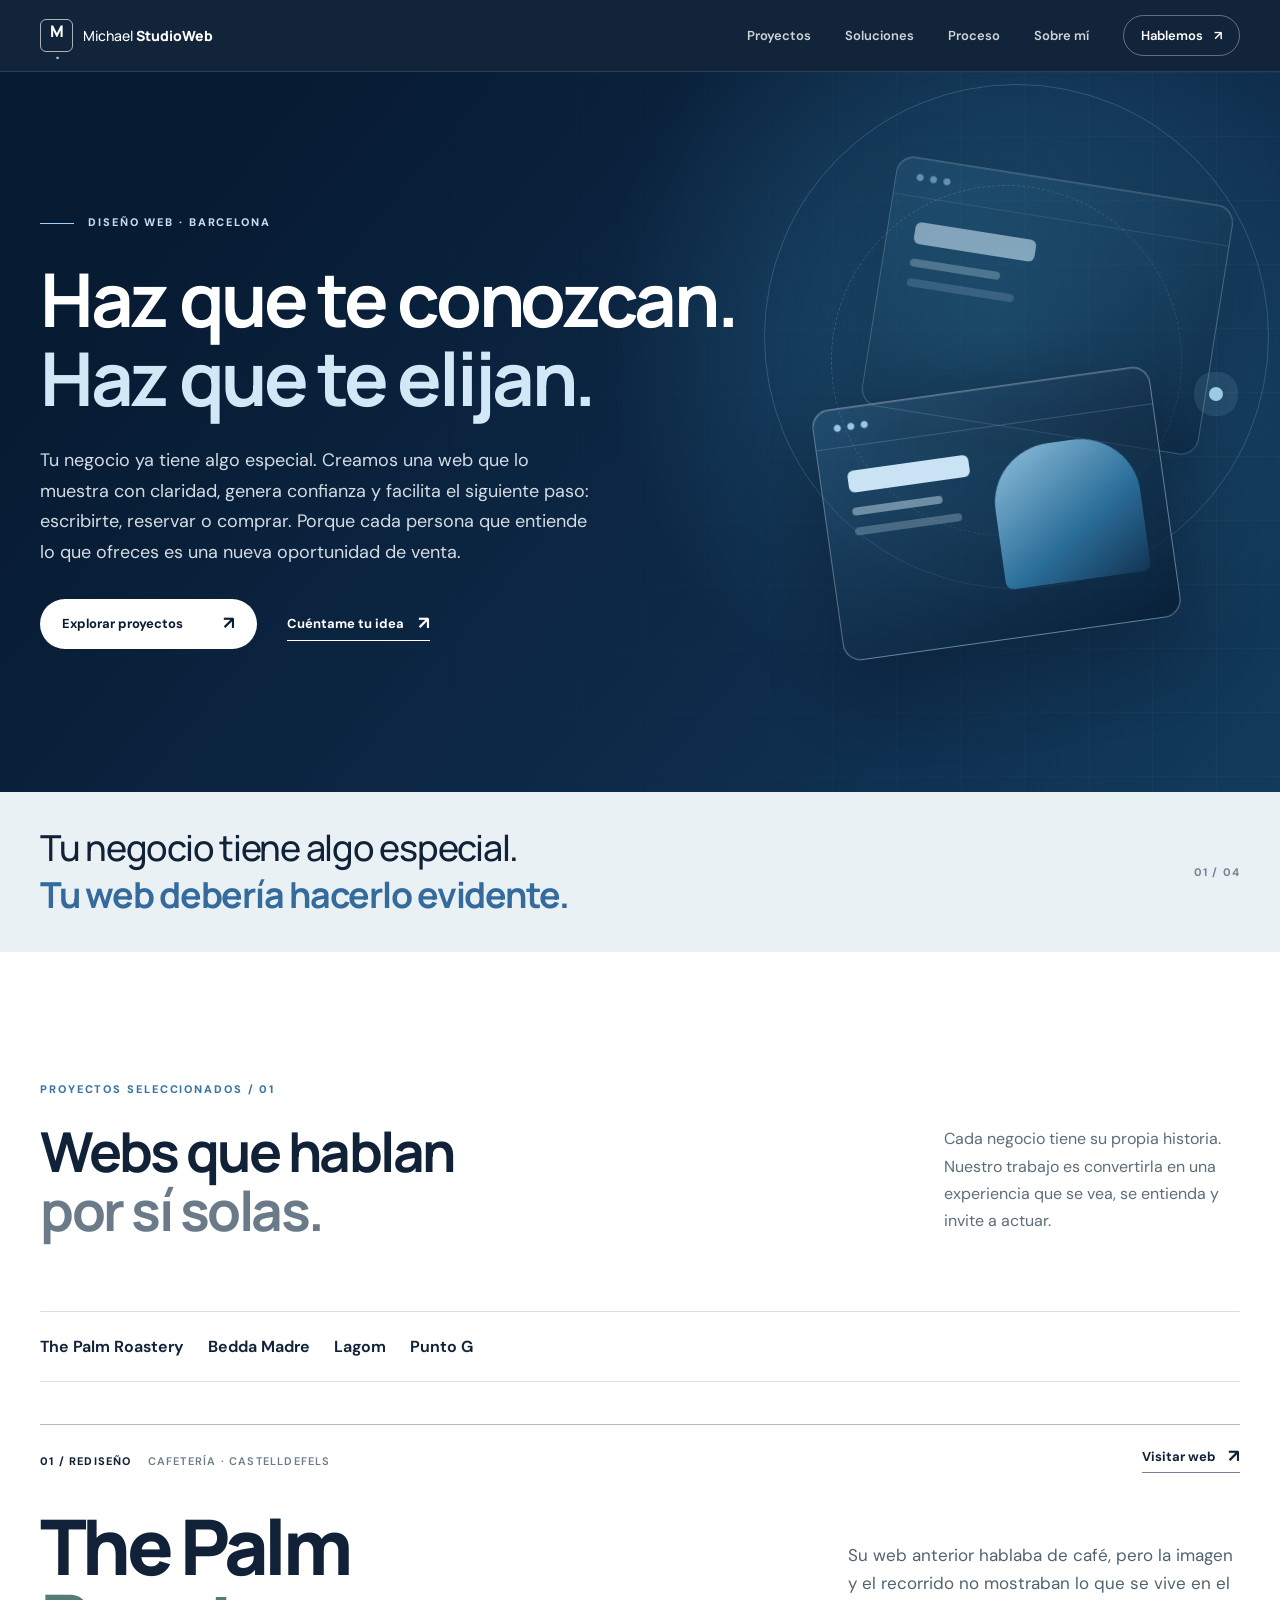
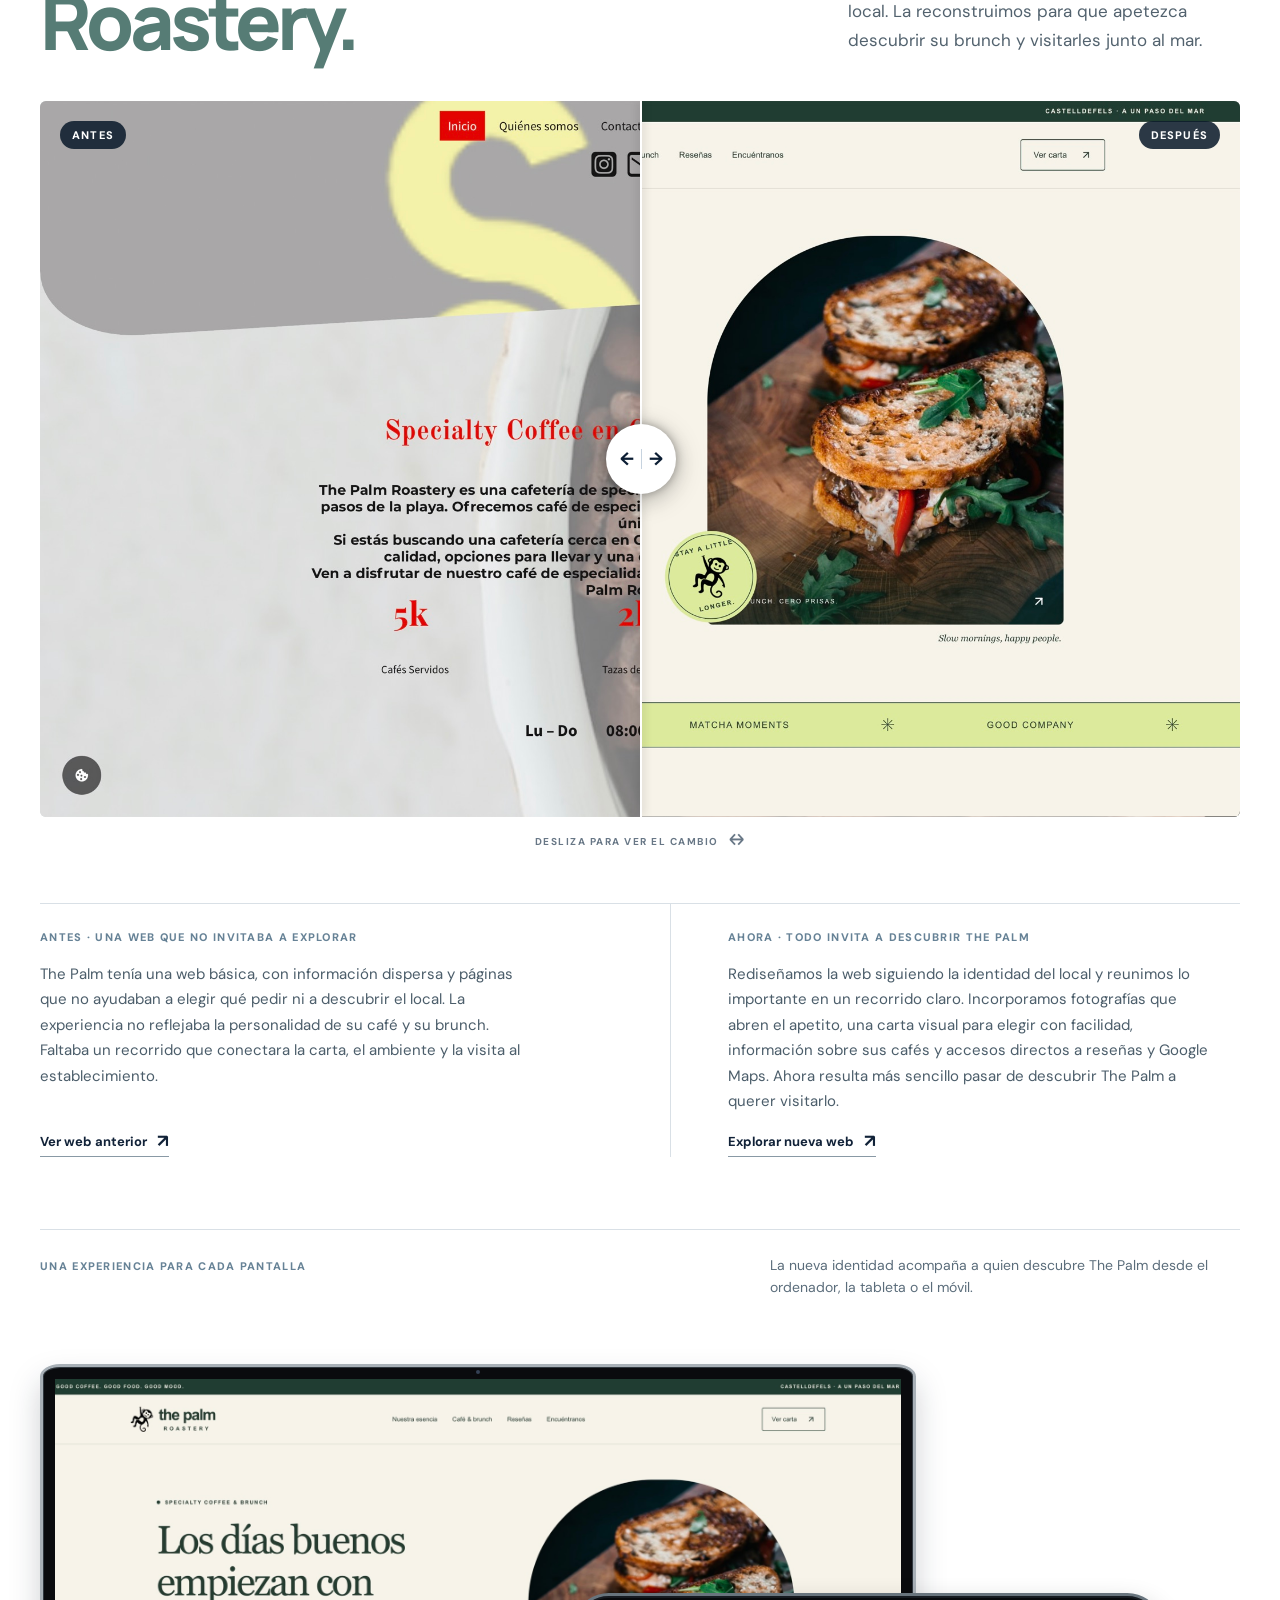
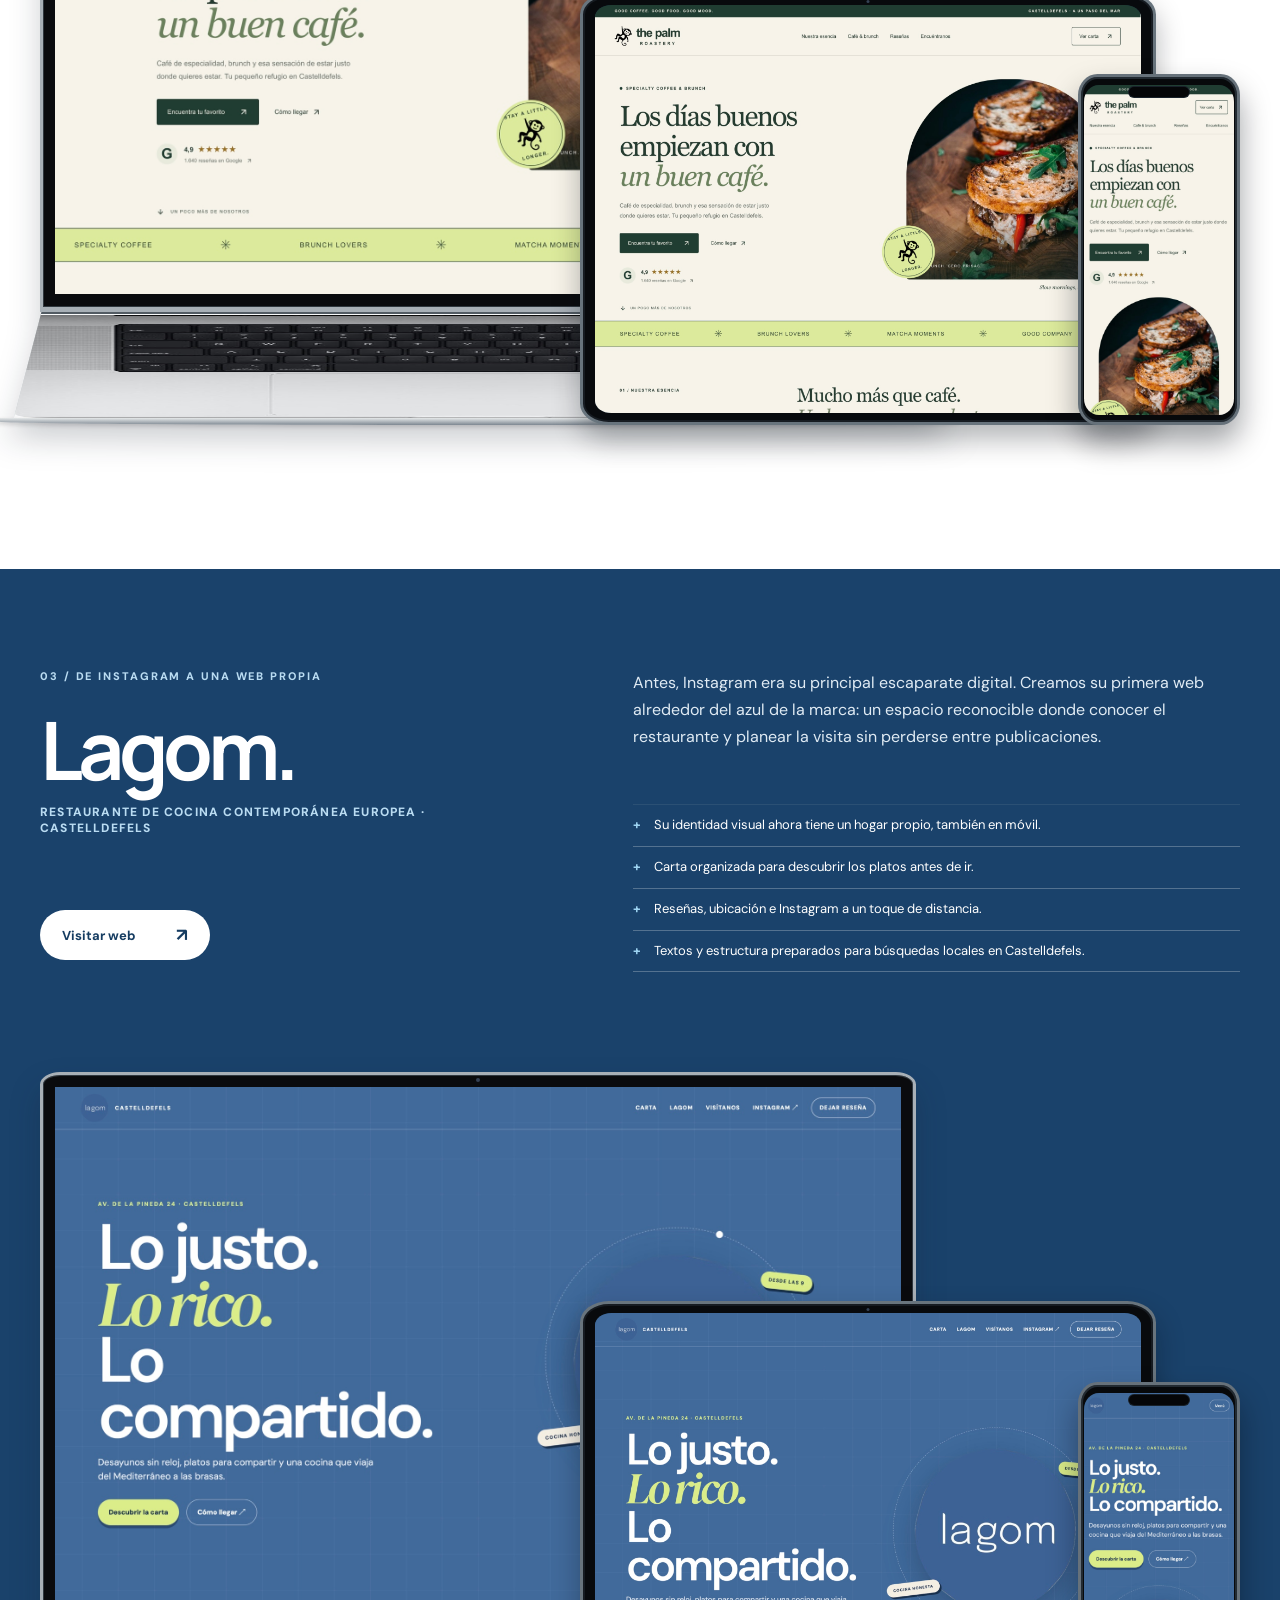
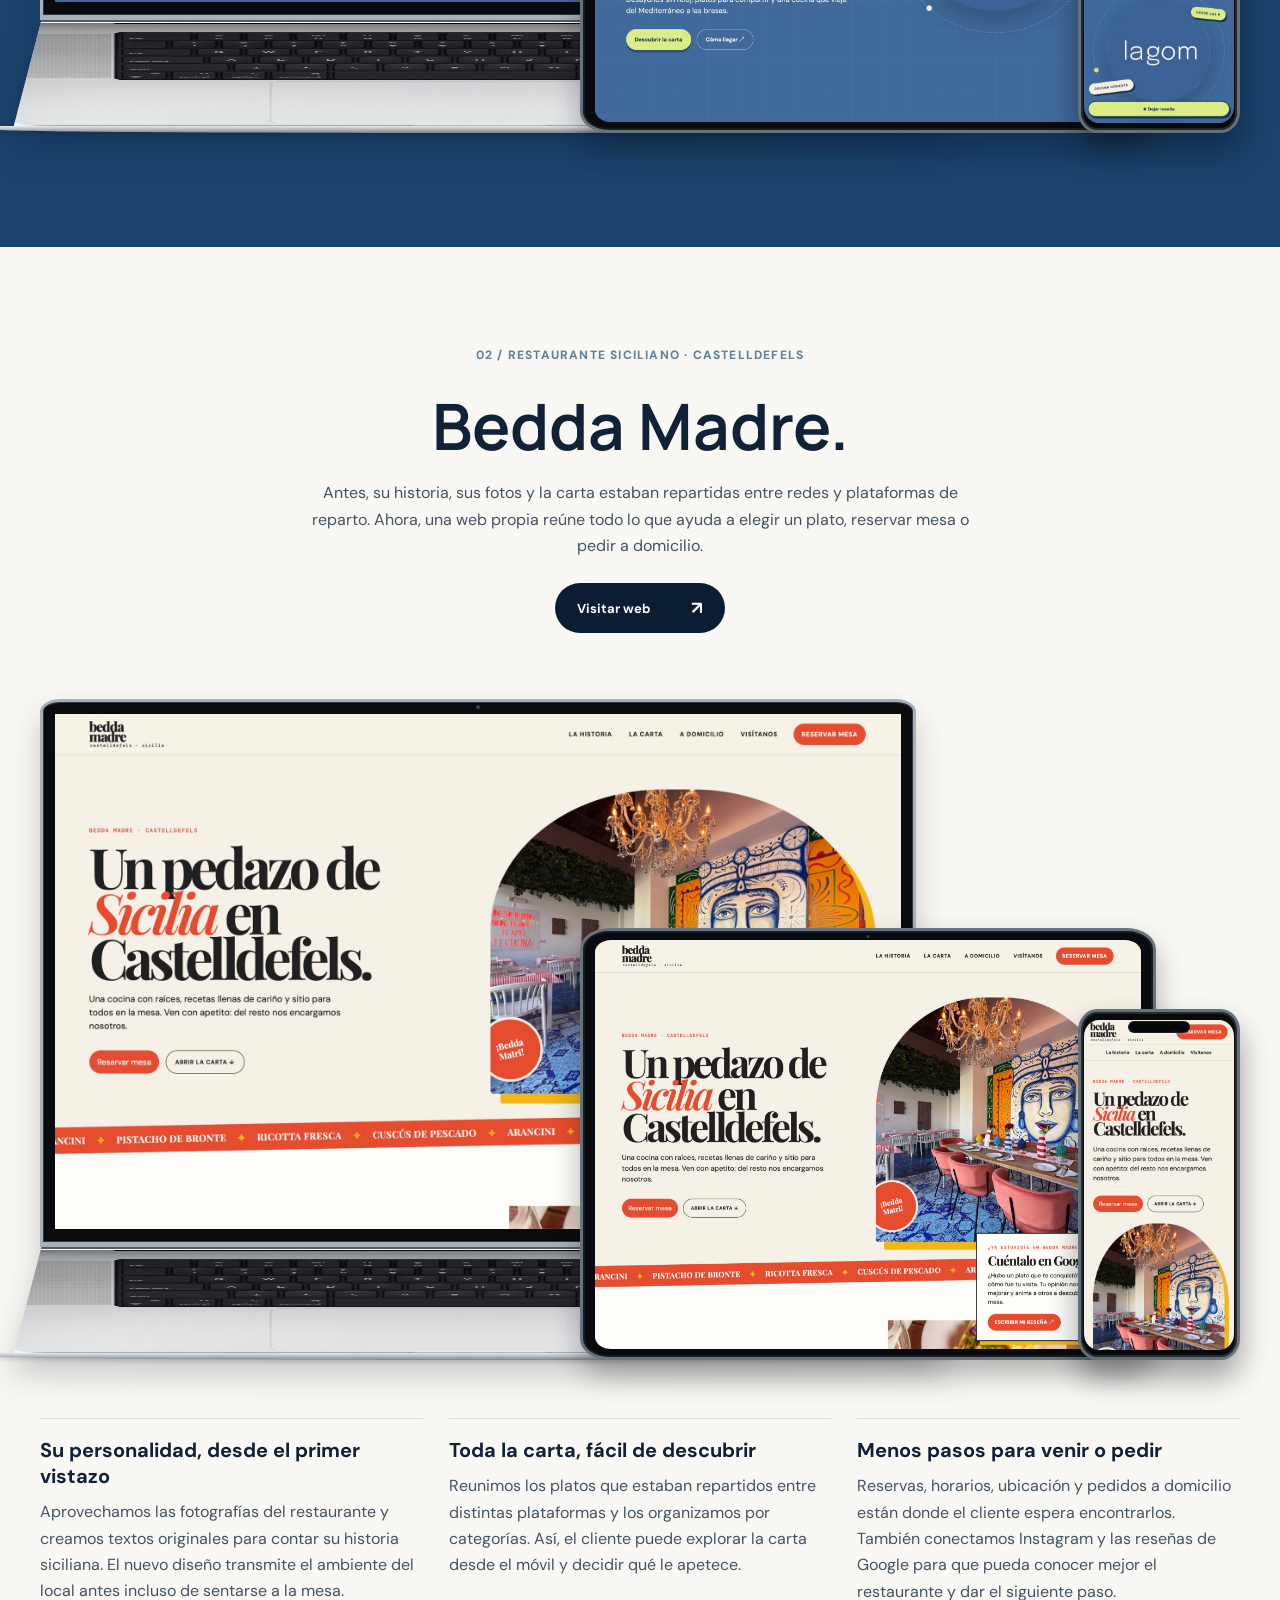
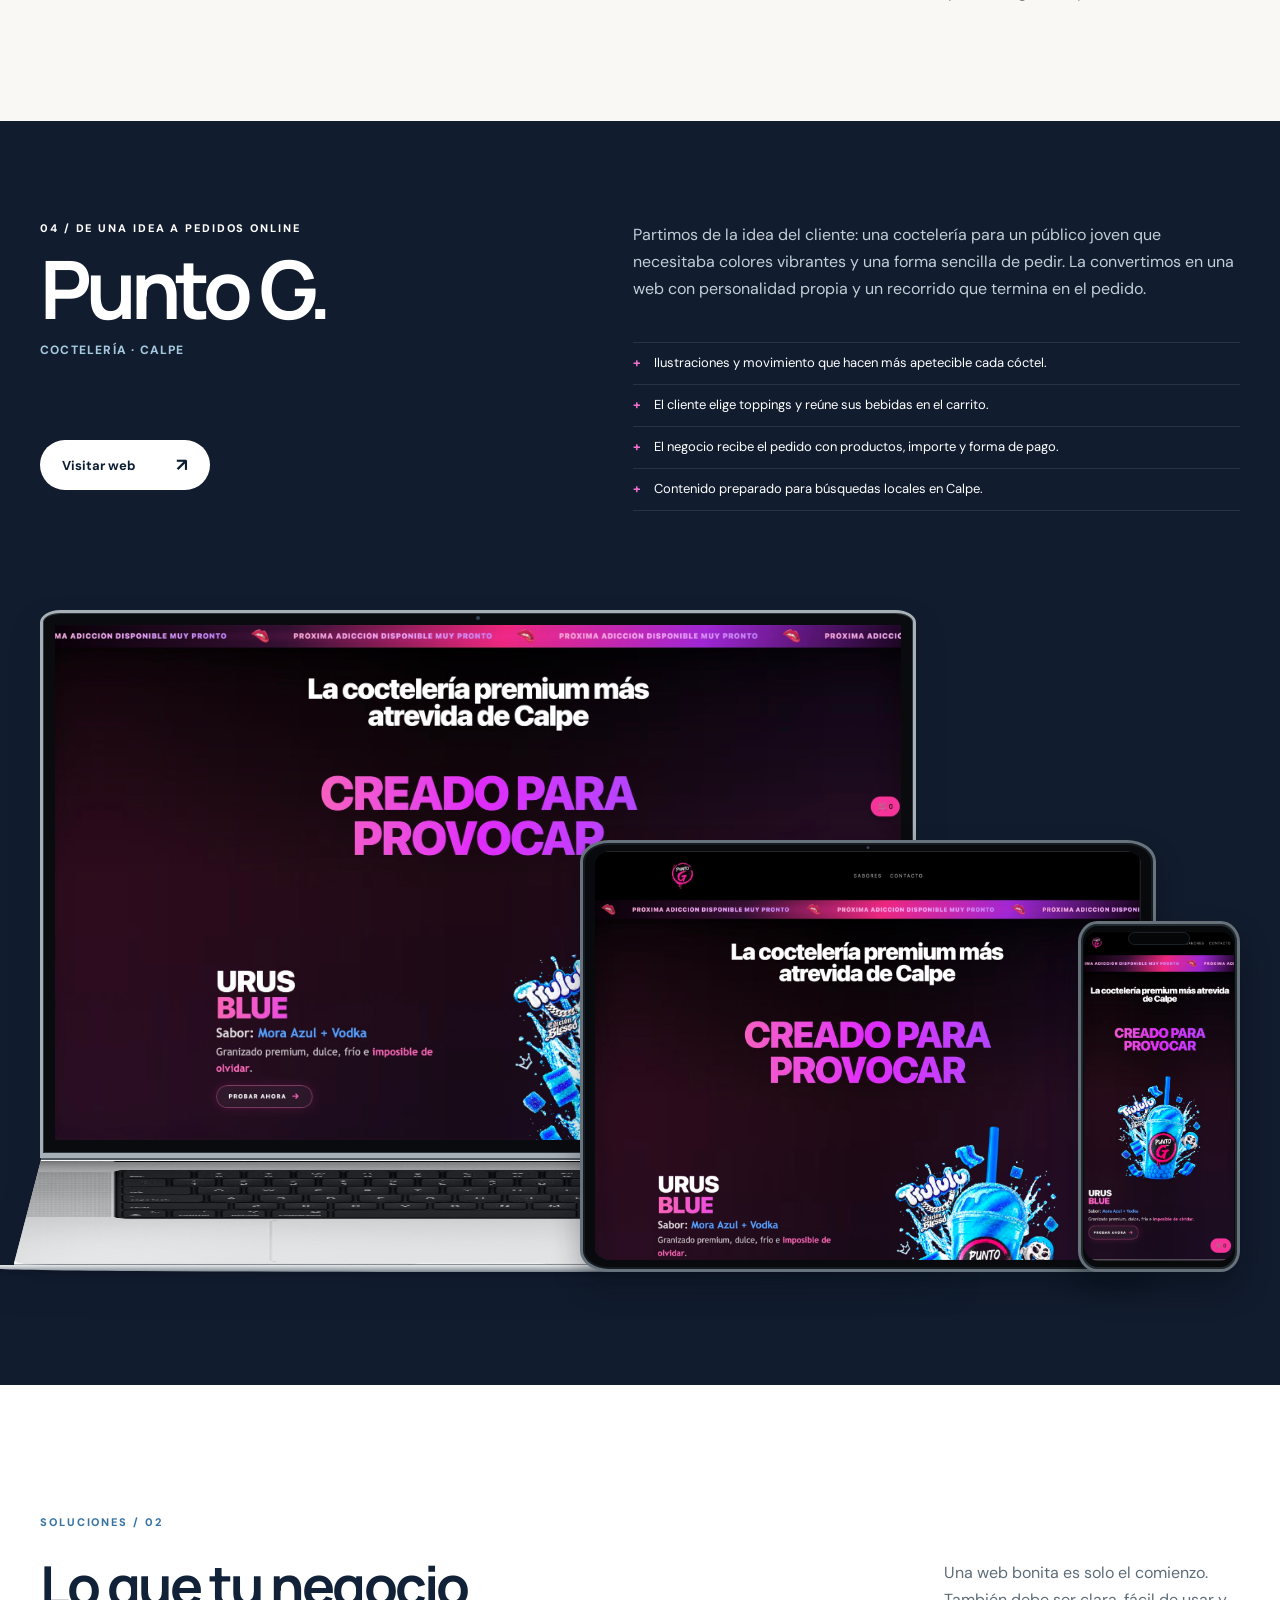
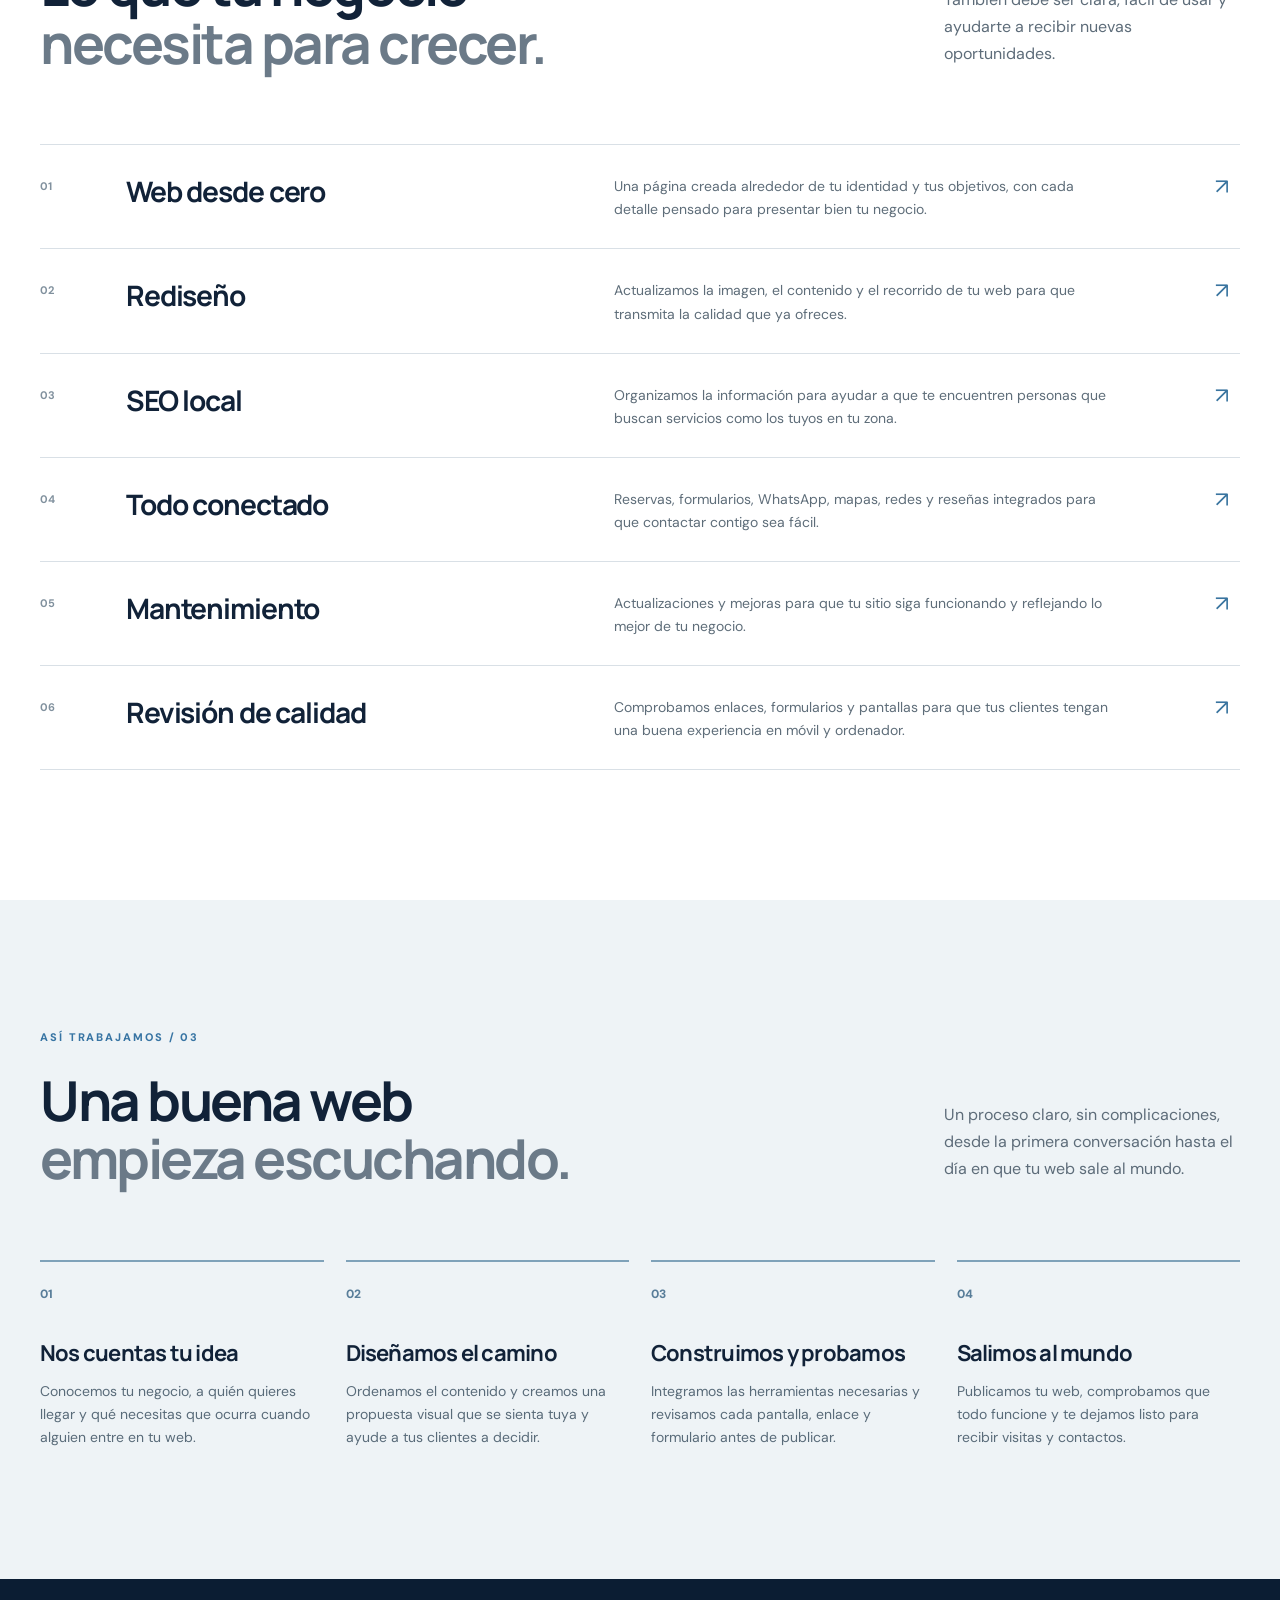
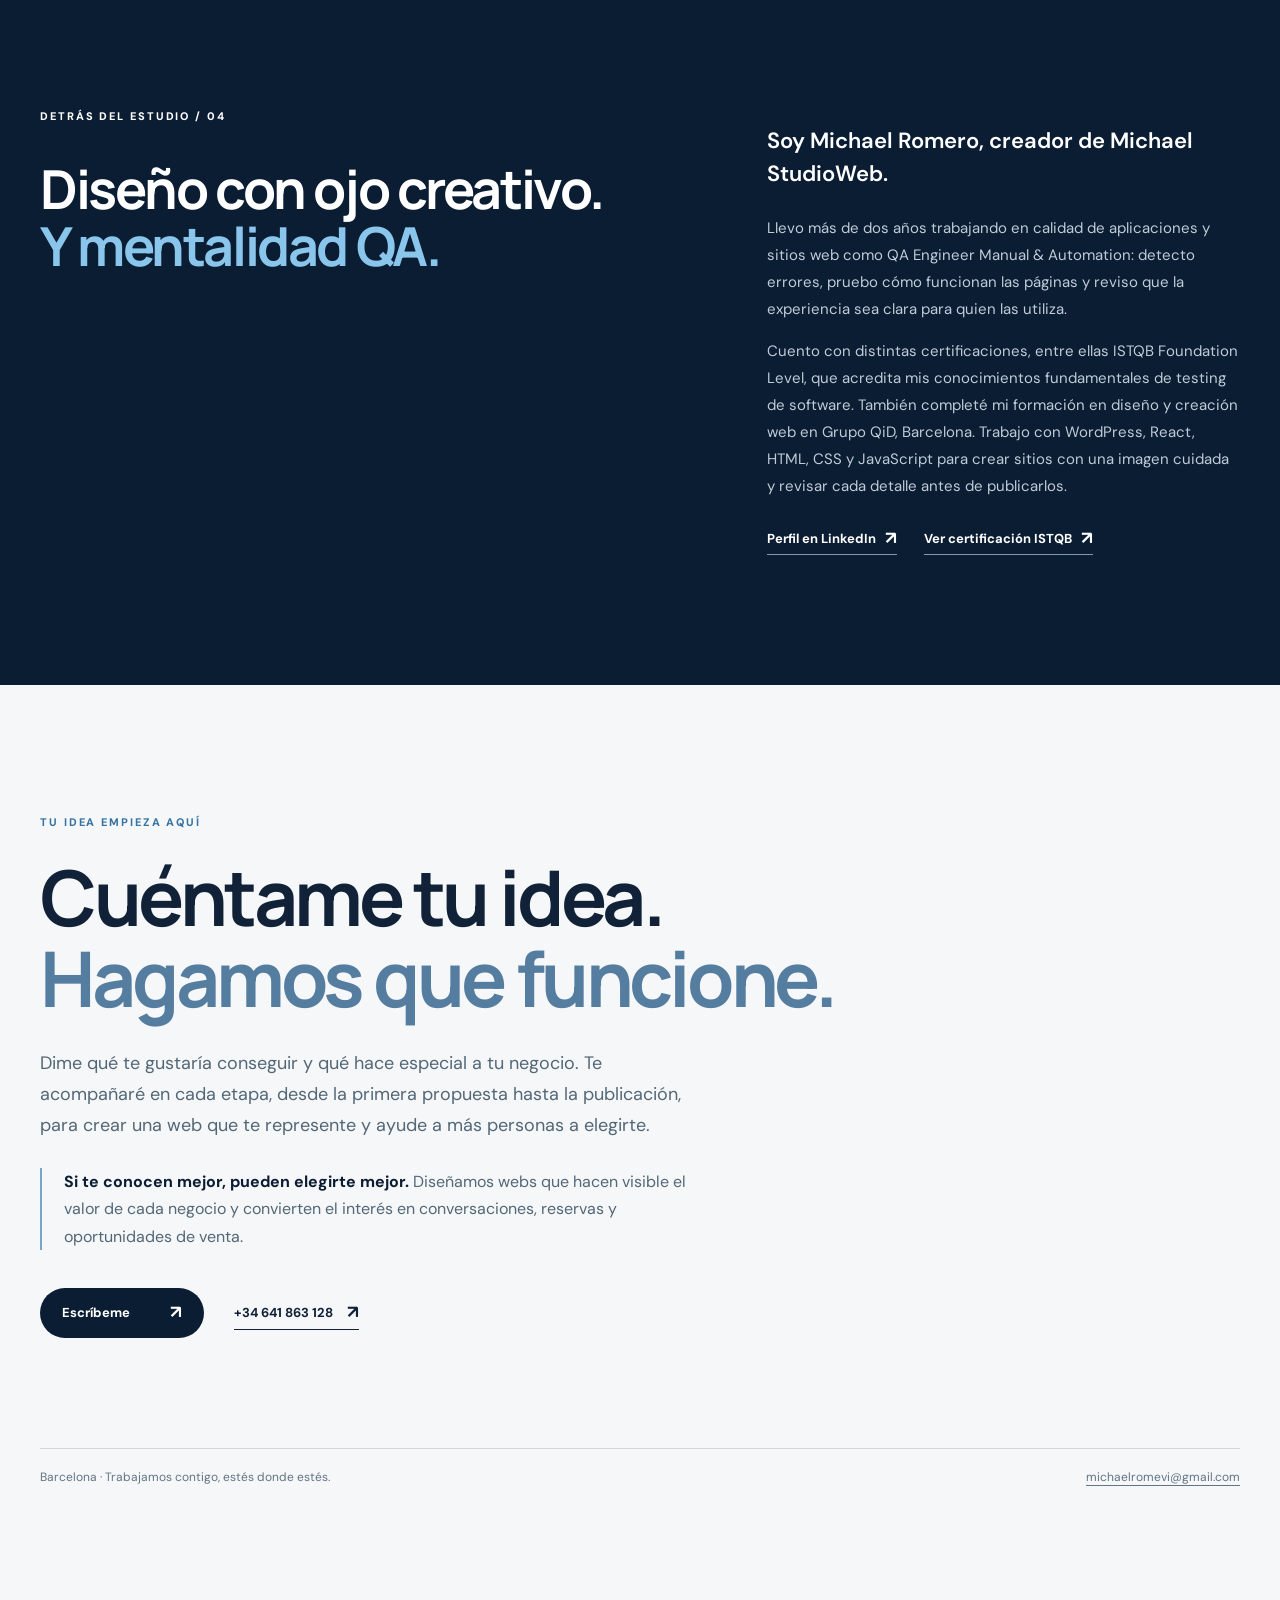
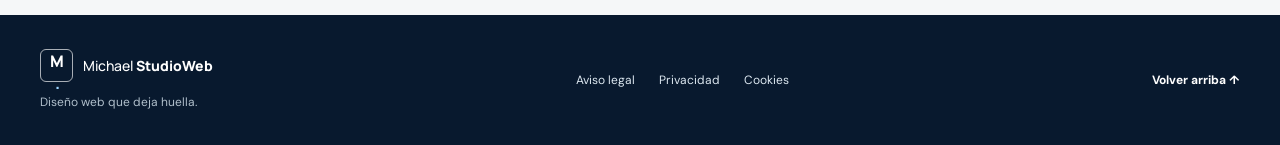
==== commit 3fbcbf6f: "actualizar enlaces de Bedda Madre y Lagom" ====
--- a/index.html
+++ b/index.html
@@ -159,10 +159,12 @@
             <li>Carta organizada para descubrir los platos antes de ir.</li>
             <li>Reseñas, ubicación e Instagram a un toque de distancia.</li>
             <li>Textos y estructura preparados para búsquedas locales en Castelldefels.</li>
-          </ul><a class="button button-dark" href="lagom/">Visitar web <span aria-hidden="true">↗</span></a>
-        </div>
-        <div class="device-showcase device-showcase-lagom" role="img"
-          aria-label="Vista de la web de Lagom en Mac, iPad e iPhone">
+          </ul><a class="button button-dark" href="https://michaelstudioweb.github.io/lagom/" target="_blank"
+            rel="noopener noreferrer">Visitar web <span aria-hidden="true">↗</span></a>
+        </div>
+        <a class="device-showcase device-showcase-lagom" href="https://michaelstudioweb.github.io/lagom/"
+          target="_blank" rel="noopener noreferrer"
+          aria-label="Visitar la web de Lagom, mostrada en Mac, iPad e iPhone">
           <div class="device-mac">
             <div class="mac-lid"><span class="mac-camera"></span>
               <div class="mac-screen"><img src="assets/lagom-mac.jpg" alt="" loading="lazy"></div>
@@ -176,7 +178,7 @@
           <div class="device-iphone"><span class="iphone-island"></span>
             <div class="iphone-screen"><img src="assets/lagom-iphone.jpg" alt="" loading="lazy"></div>
           </div>
-        </div>
+        </a>
       </div>
     </section>
 
@@ -188,10 +190,10 @@
           <h3 id="bedda-title">Bedda Madre.</h3>
           <p>Antes, su historia, sus fotos y la carta estaban repartidas entre redes y plataformas de reparto. Ahora,
             una web propia reúne todo lo que ayuda a elegir un plato, reservar mesa o pedir a domicilio.</p>
-          <a class="button button-dark" href="https://bedda-madre-castelldefels.michaelromero.chatgpt.site"
+          <a class="button button-dark" href="https://michaelwebstudio.github.io/bedda-madre/"
             target="_blank" rel="noopener noreferrer">Visitar web <span aria-hidden="true">↗</span></a>
         </header>
-        <a class="device-showcase" href="https://bedda-madre-castelldefels.michaelromero.chatgpt.site" target="_blank"
+        <a class="device-showcase" href="https://michaelwebstudio.github.io/bedda-madre/" target="_blank"
           rel="noopener noreferrer" aria-label="Visitar Bedda Madre, presentada en MacBook, iPad e iPhone">
           <div class="device-mac">
             <div class="mac-lid"><span class="mac-camera"></span>
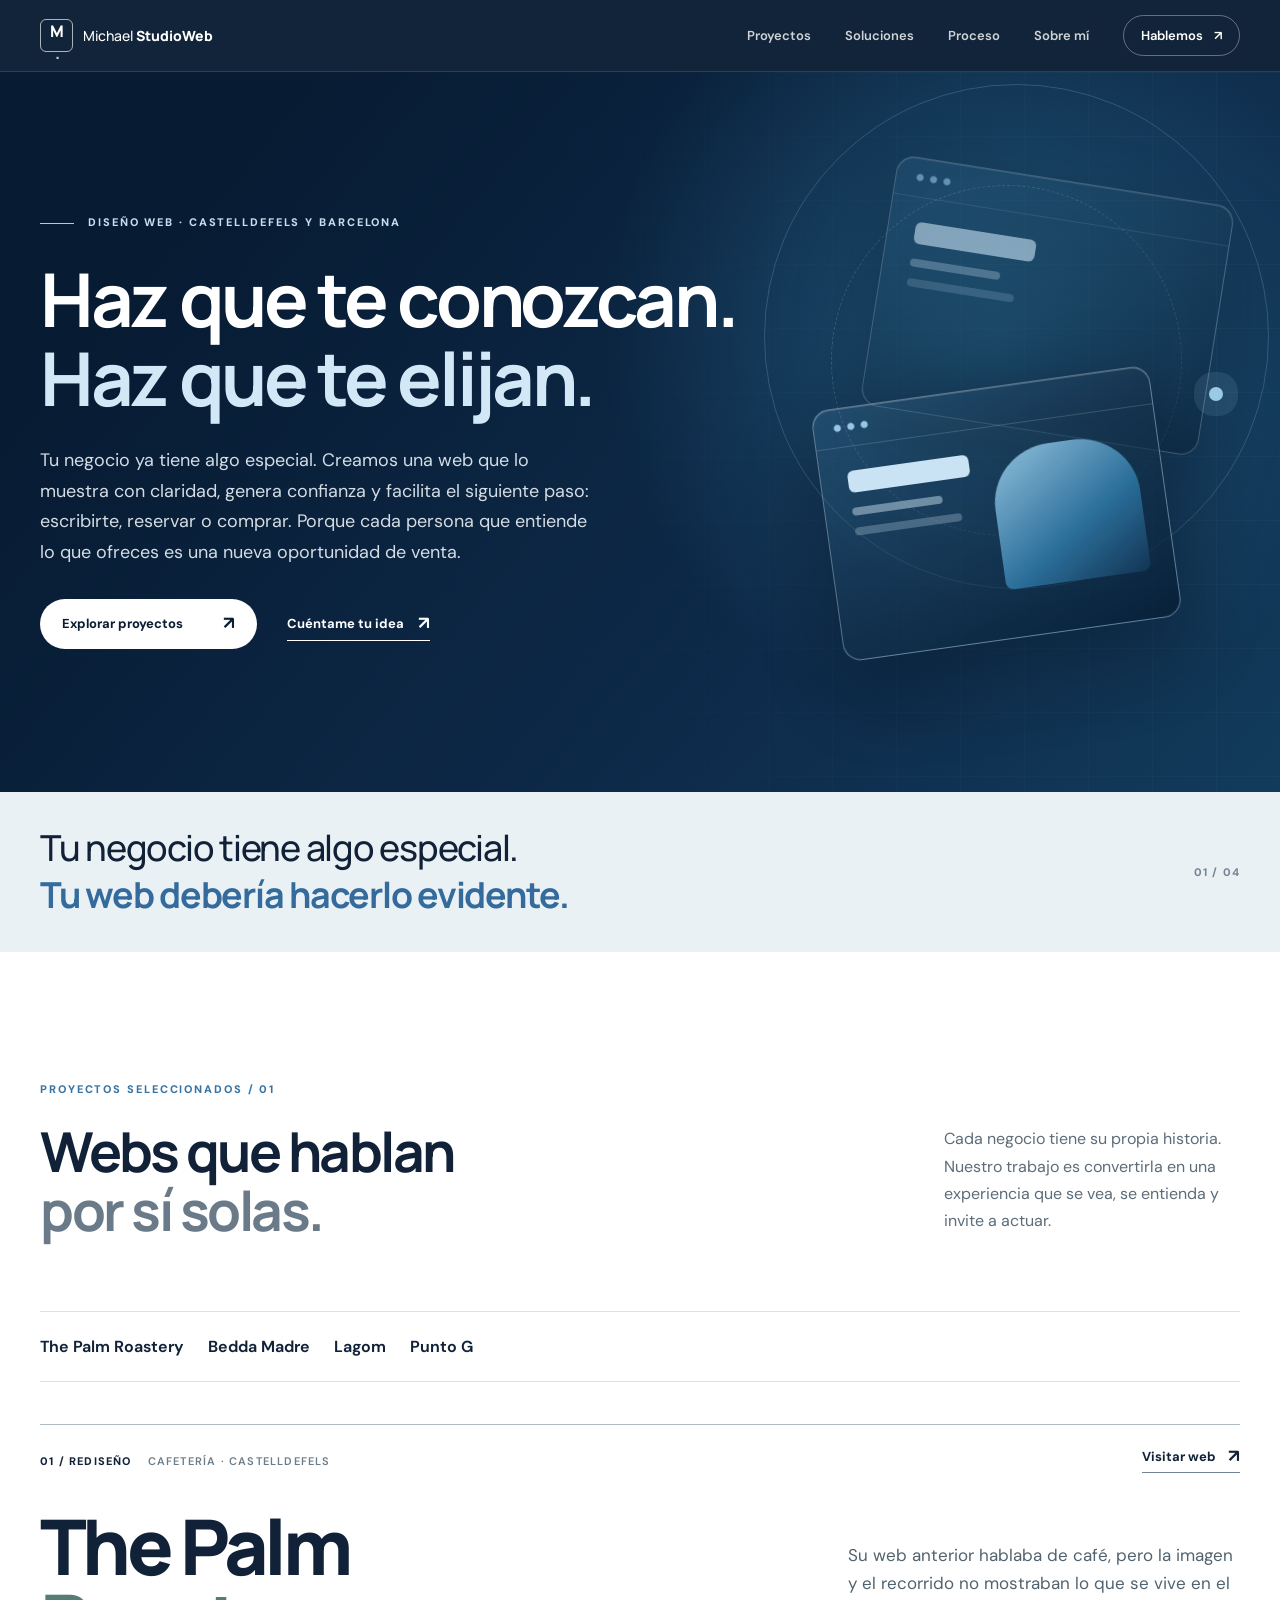
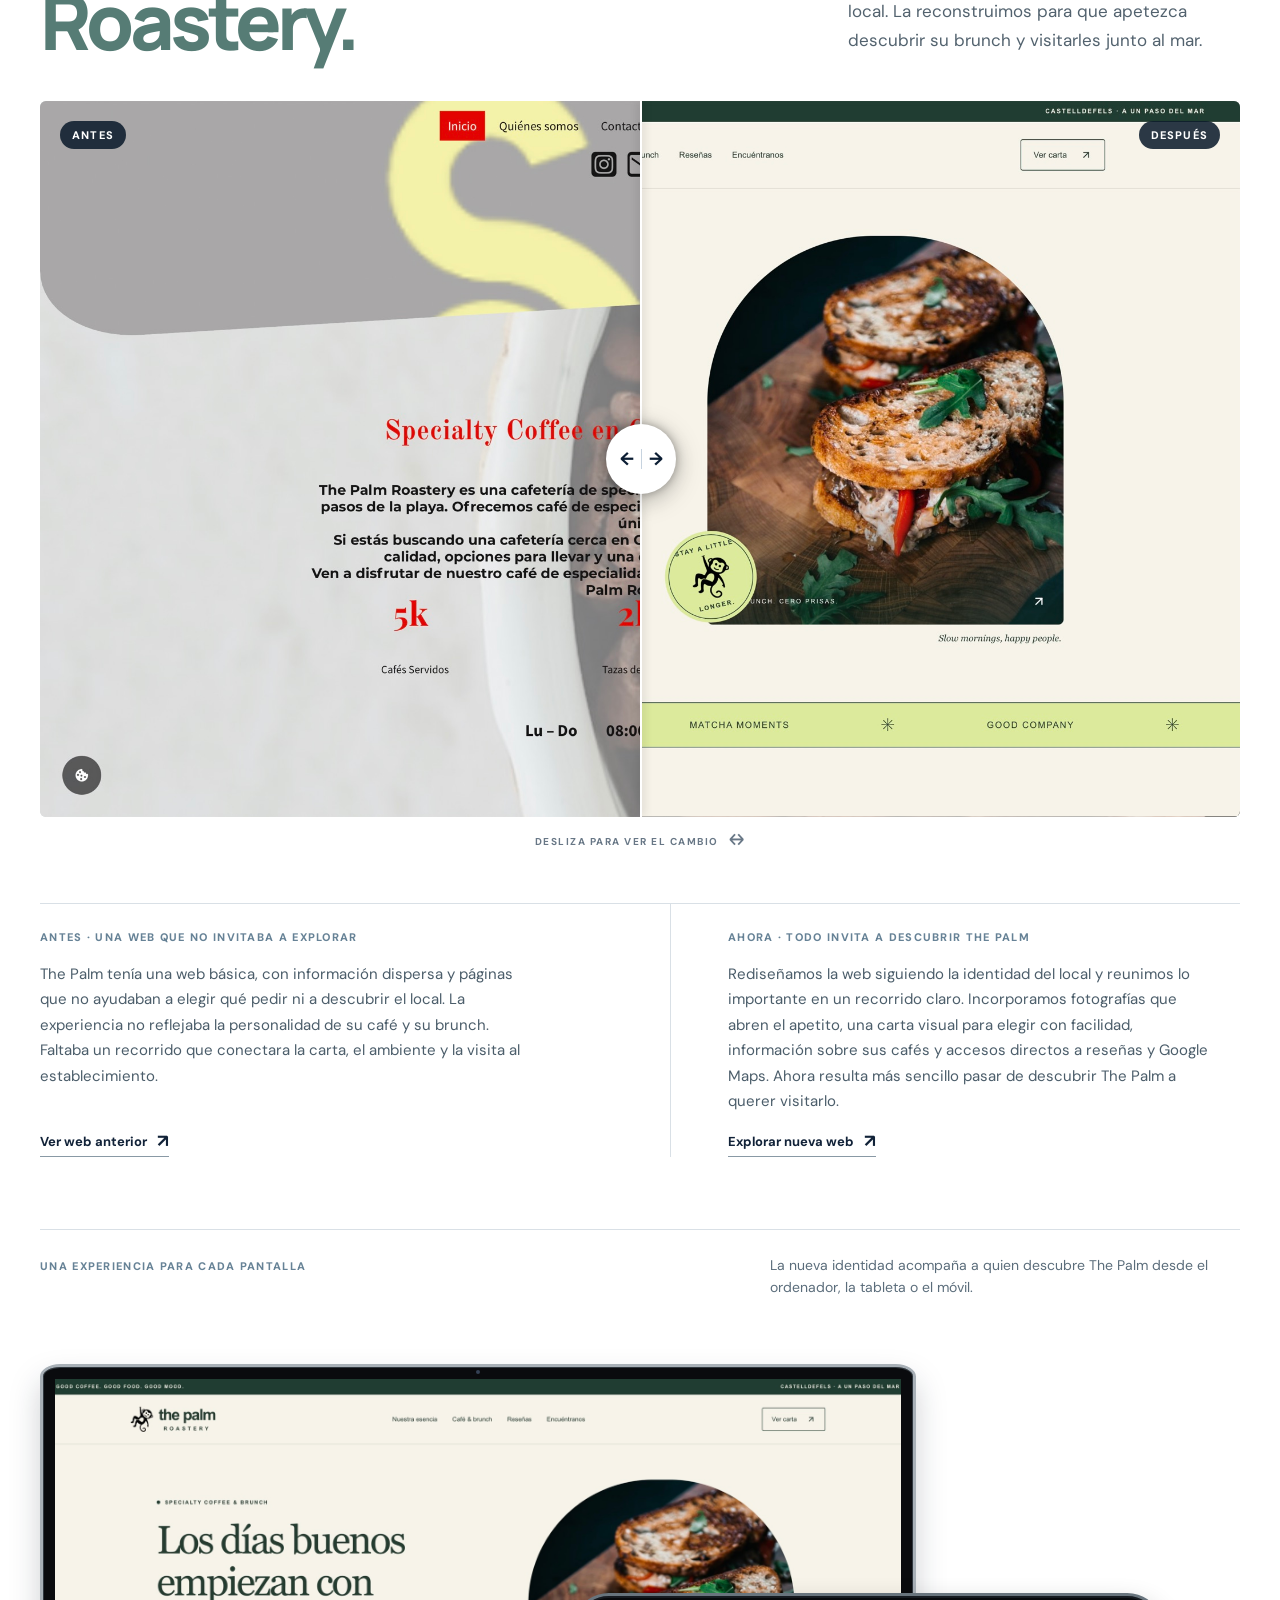
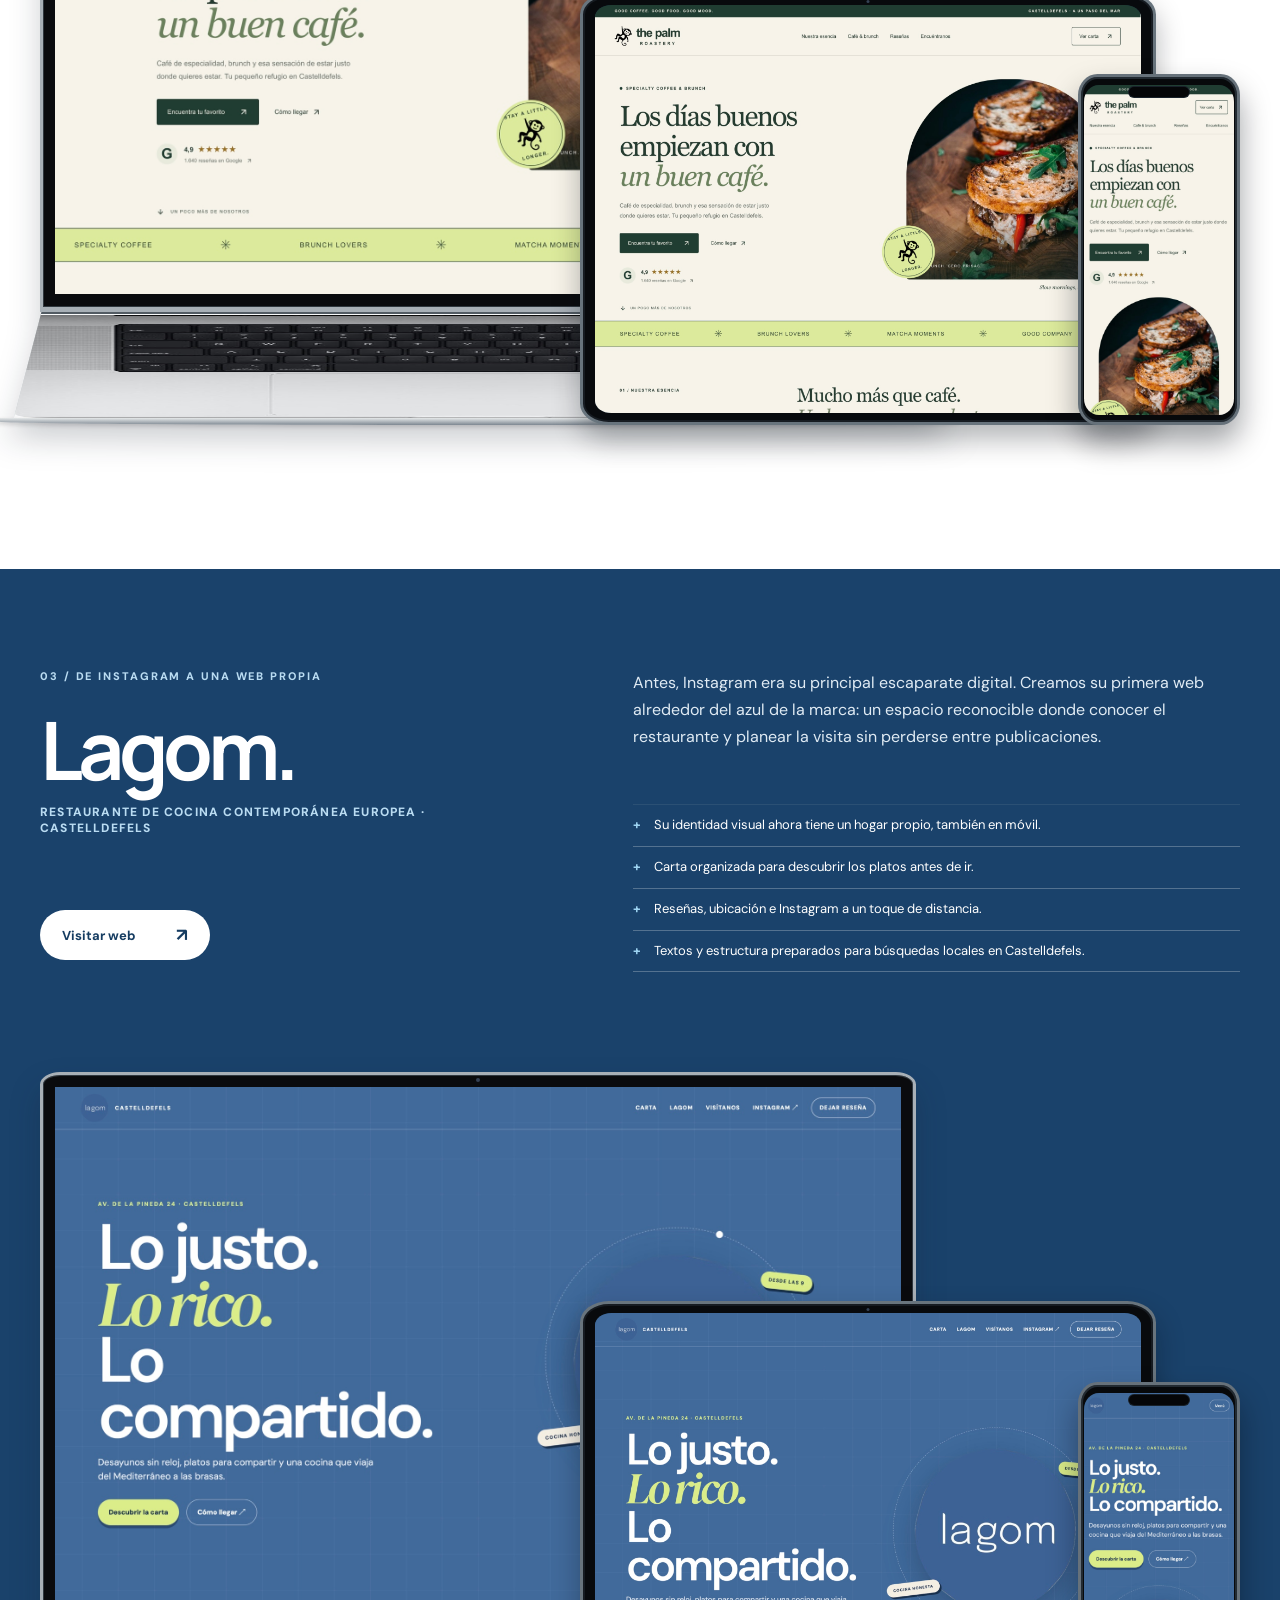
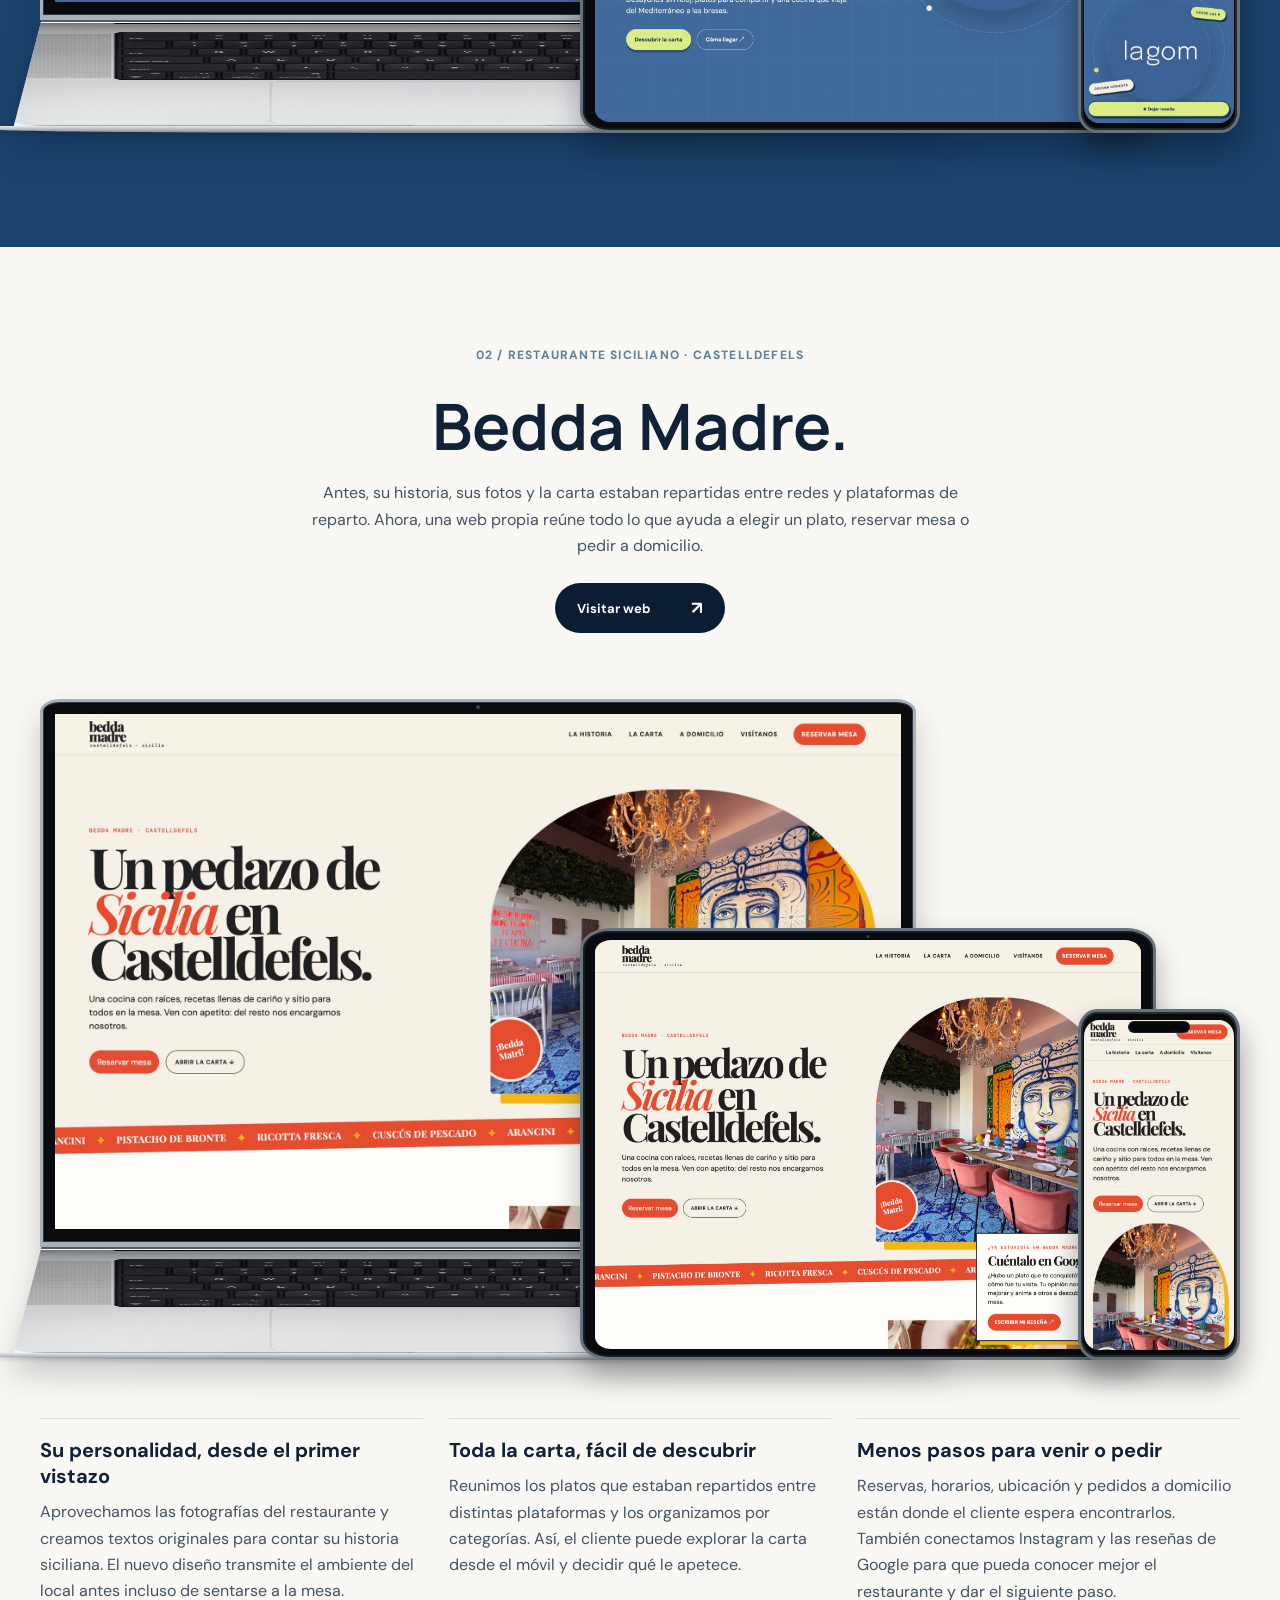
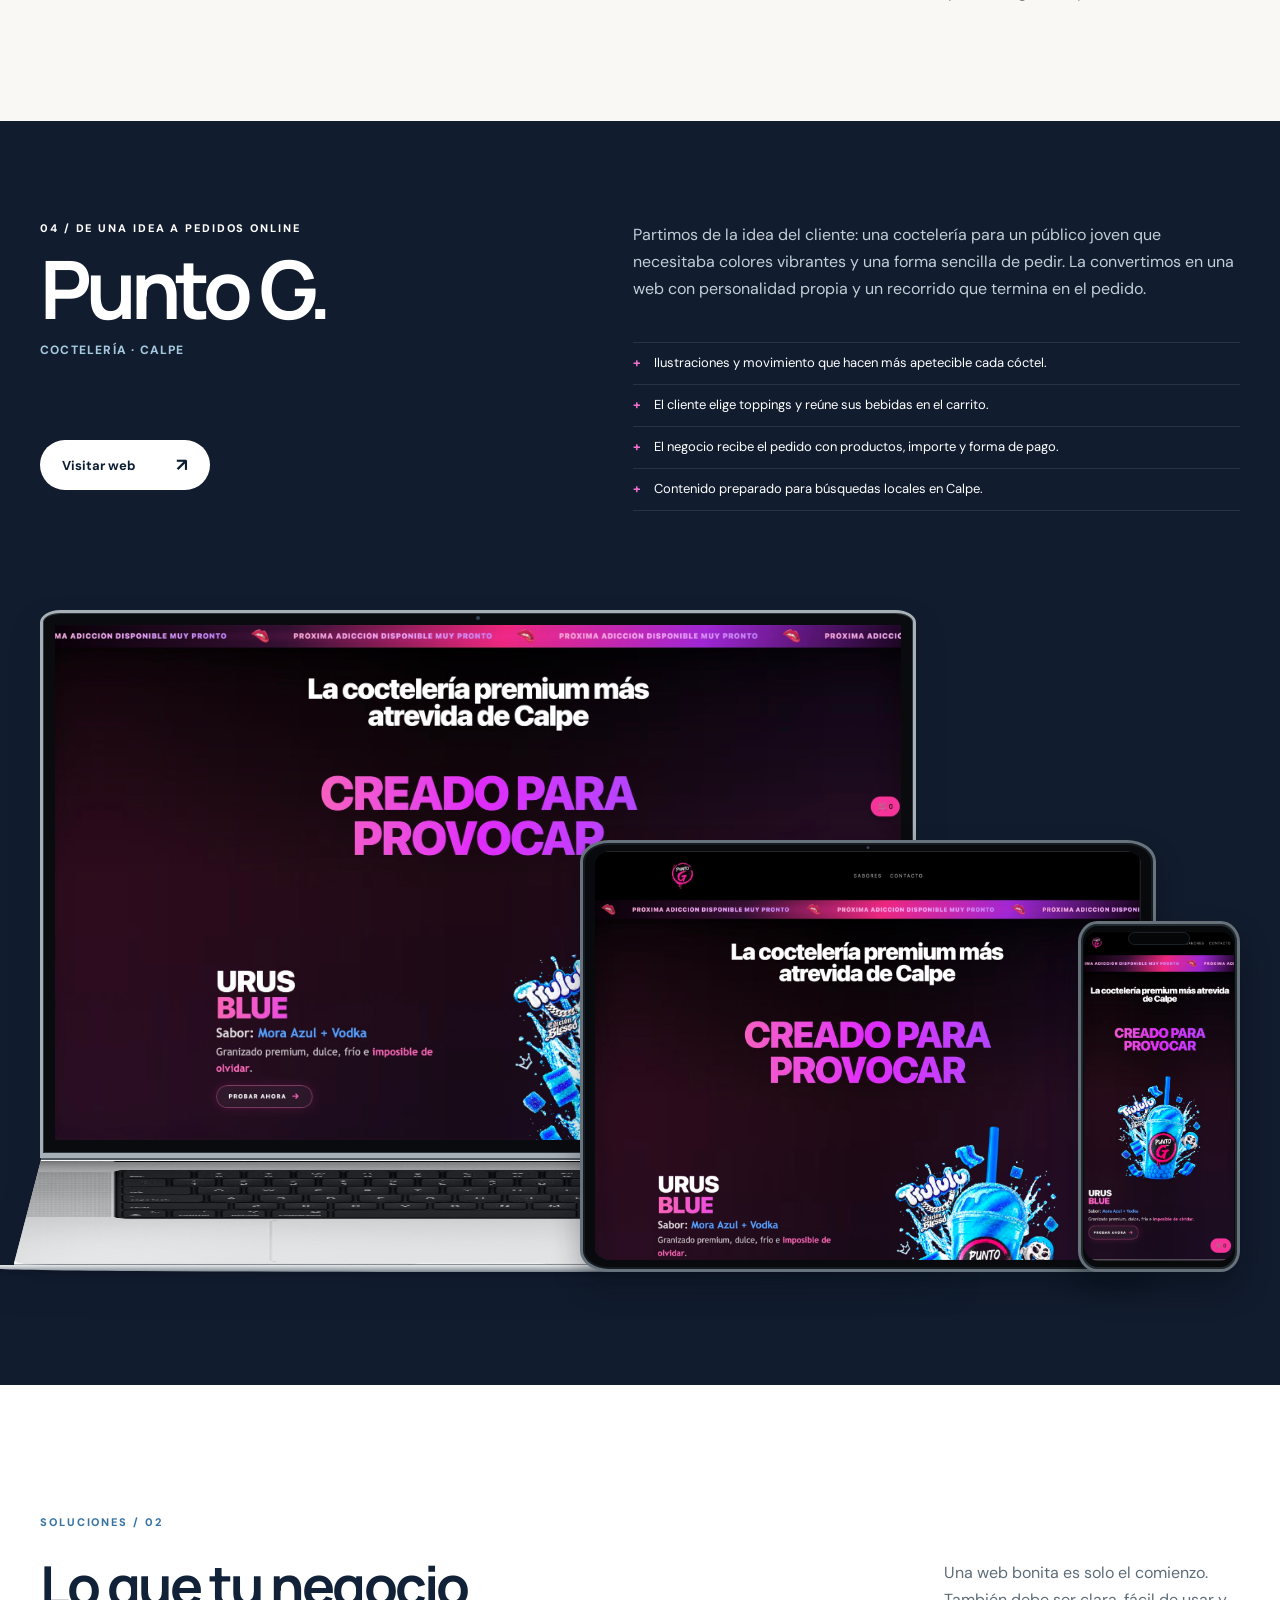
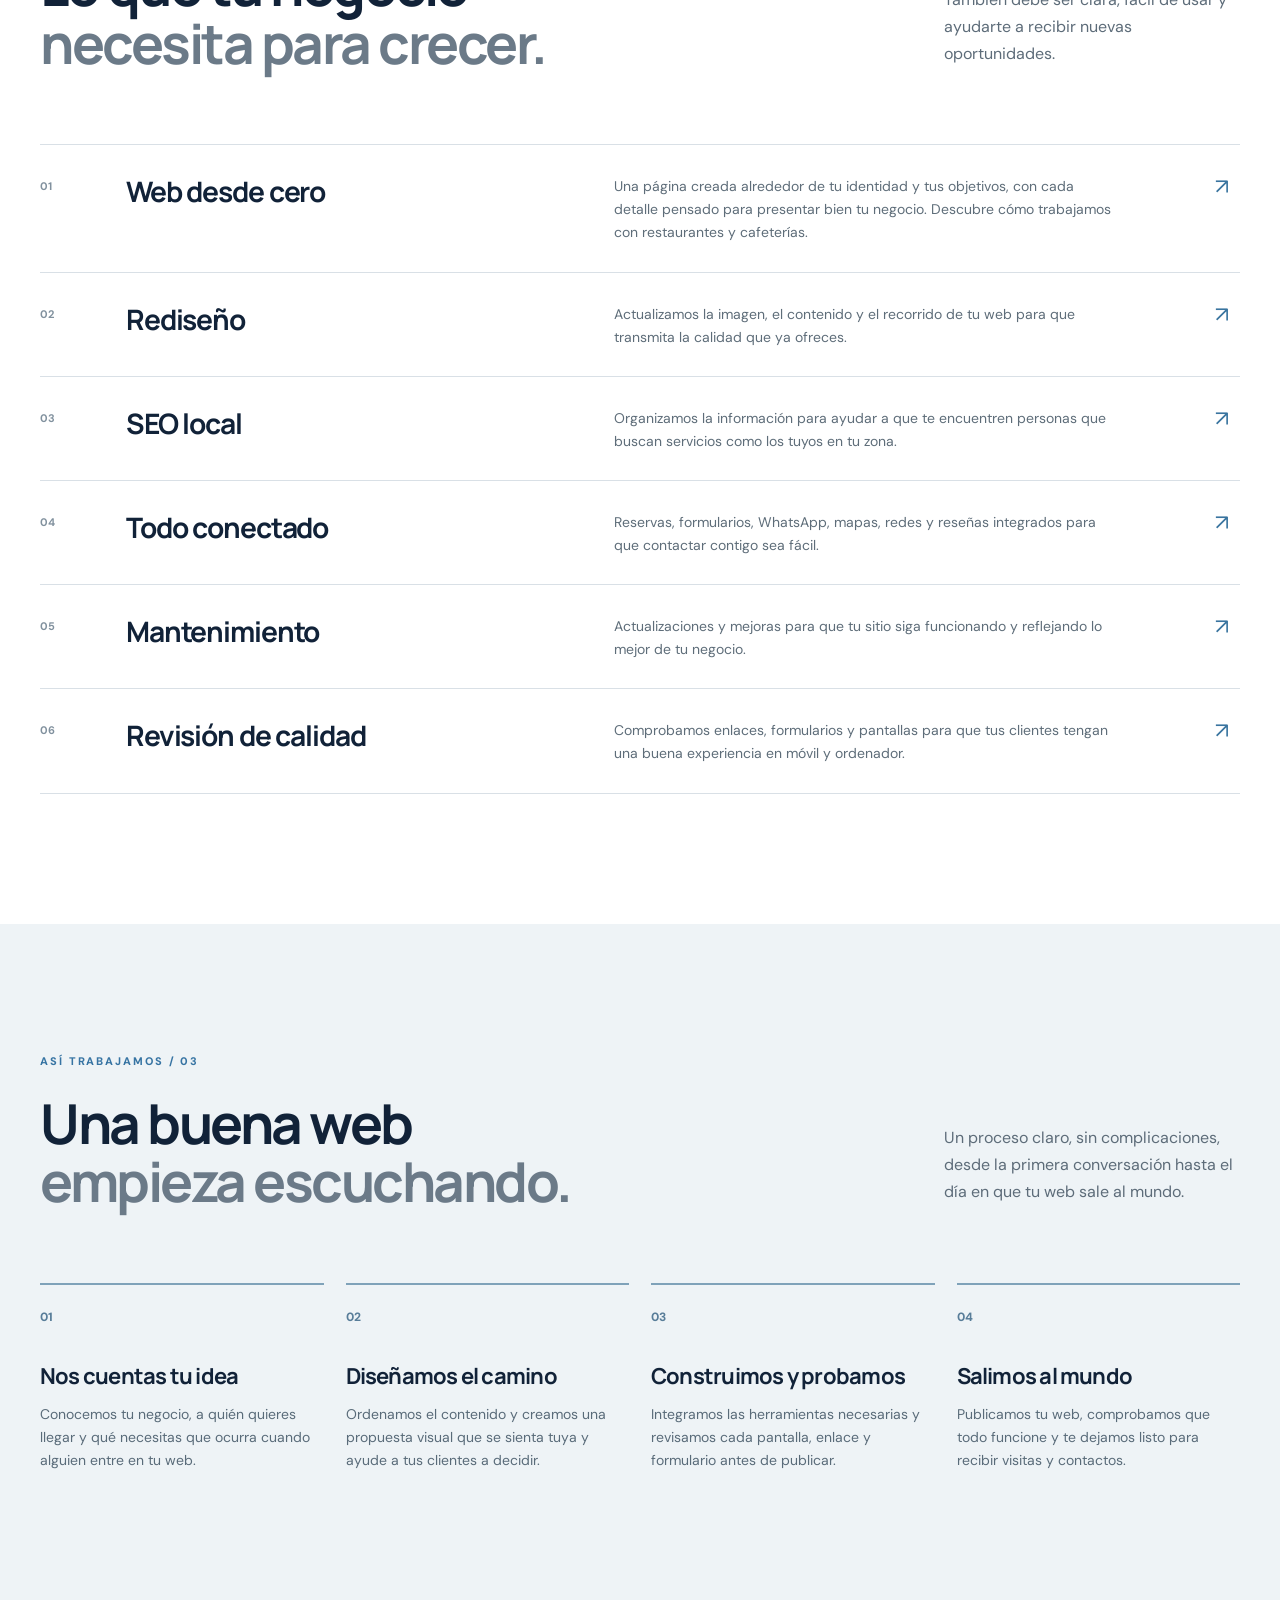
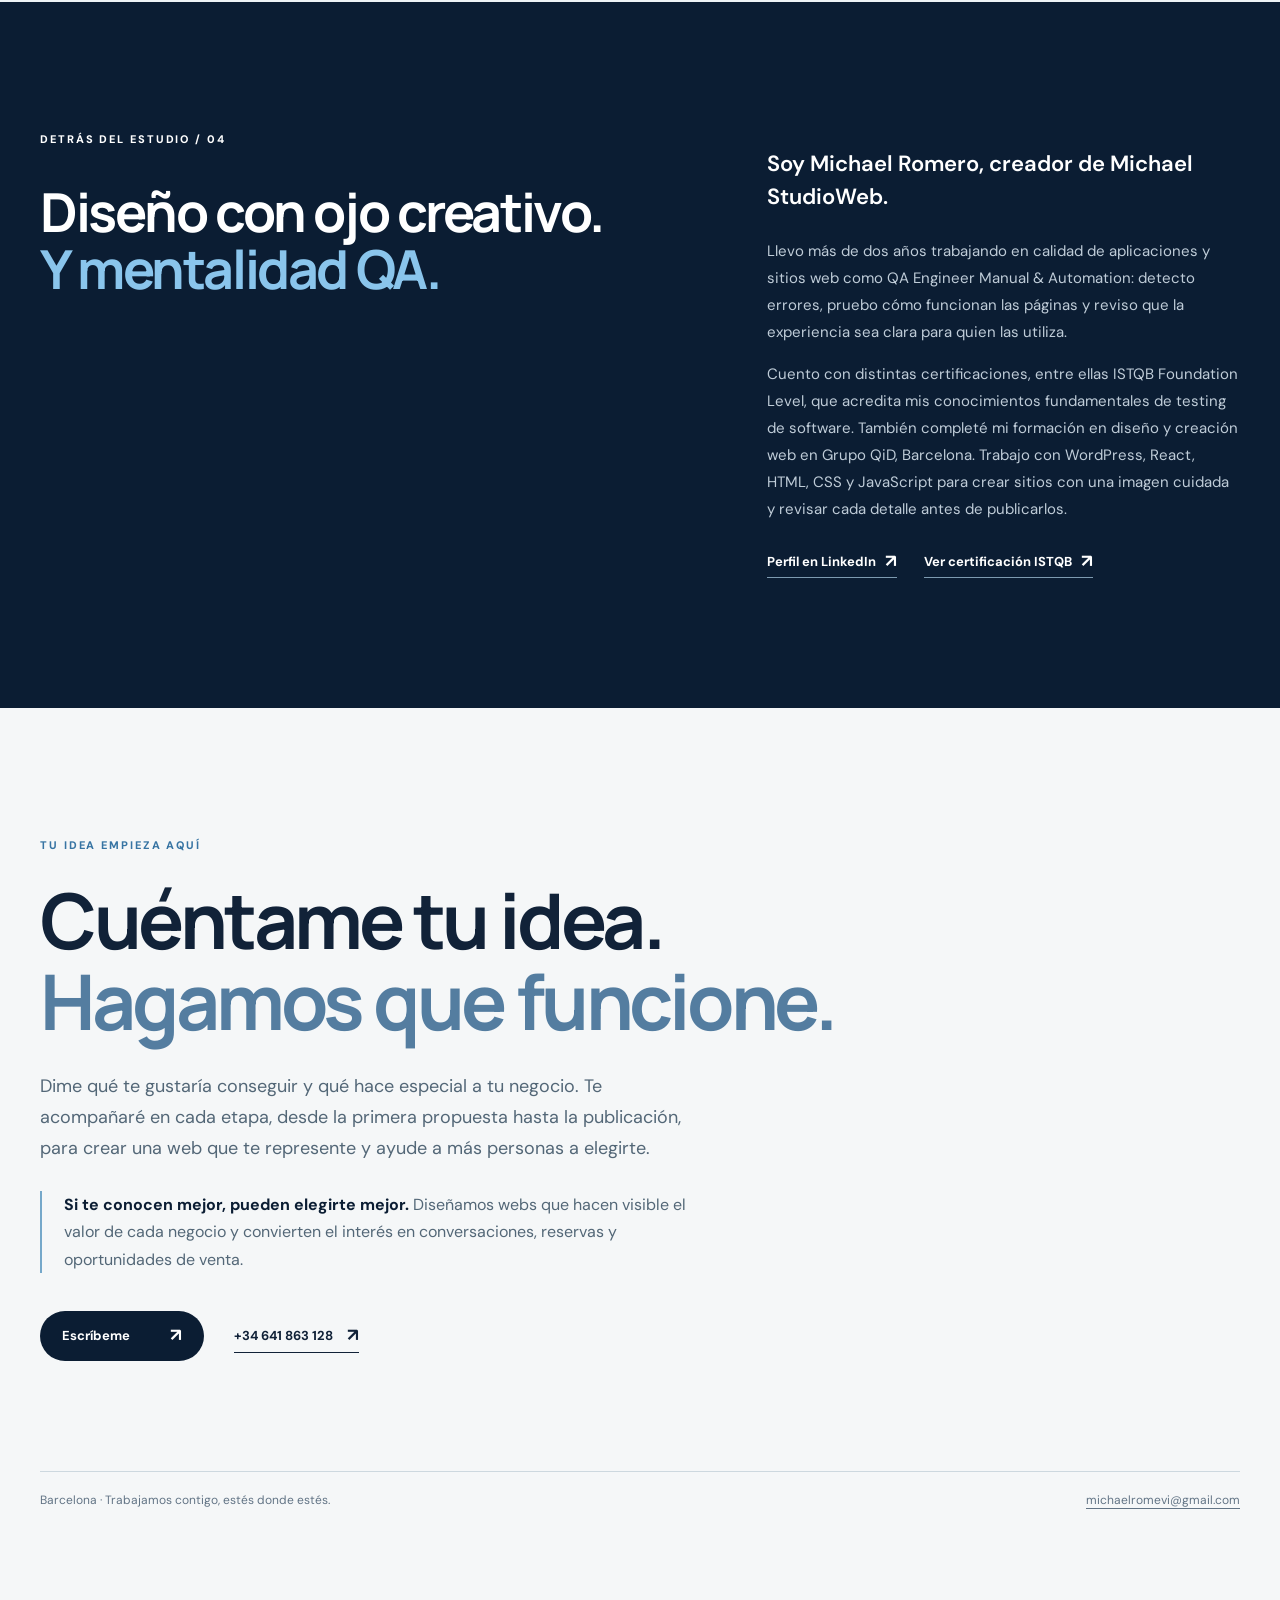
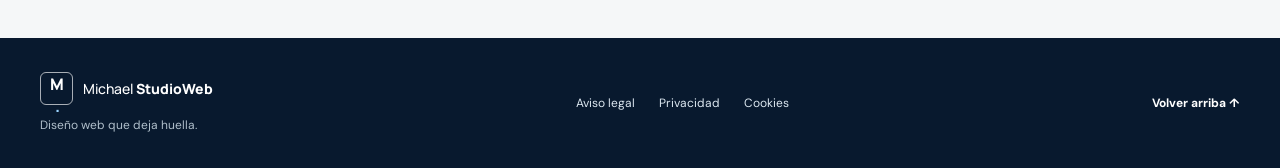
==== commit 0f21f653: "Mejorar SEO e indexacion del sitio" ====
--- a/index.html
+++ b/index.html
@@ -6,8 +6,34 @@
   <meta name="viewport" content="width=device-width,initial-scale=1">
   <meta name="theme-color" content="#0b1d33">
   <meta name="description"
-    content="Michael StudioWeb crea y mejora sitios web para que más personas conozcan tu negocio, confíen en ti y se conviertan en clientes. Diseño web, SEO local y calidad digital.">
-  <title>Michael StudioWeb | Webs que ayudan a crecer</title>
+    content="Diseño web para restaurantes y negocios en Castelldefels y Barcelona. Creamos webs claras, rápidas y adaptadas al móvil que facilitan reservas y consultas.">
+  <meta name="robots" content="index, follow, max-image-preview:large">
+  <meta name="author" content="Michael StudioWeb">
+  <meta property="og:type" content="website">
+  <meta property="og:locale" content="es_ES">
+  <meta property="og:site_name" content="Michael StudioWeb">
+  <meta property="og:title" content="Diseño web en Castelldefels y Barcelona | Michael StudioWeb">
+  <meta property="og:description"
+    content="Creamos y rediseñamos webs para restaurantes y negocios en Castelldefels y Barcelona. Descubre proyectos reales y cuéntanos tu idea.">
+  <meta property="og:url" content="https://michaelstudioweb.github.io/">
+  <meta property="og:image" content="https://michaelstudioweb.github.io/assets/palm-mac.jpg">
+  <meta name="twitter:card" content="summary_large_image">
+  <link rel="canonical" href="https://michaelstudioweb.github.io/">
+  <title>Diseño web en Castelldefels y Barcelona | Michael StudioWeb</title>
+  <script type="application/ld+json">
+    {
+      "@context": "https://schema.org",
+      "@type": "ProfessionalService",
+      "name": "Michael StudioWeb",
+      "url": "https://michaelstudioweb.github.io/",
+      "description": "Diseño y rediseño web para restaurantes y negocios en Castelldefels y Barcelona.",
+      "founder": {"@type": "Person", "name": "Michael Romero", "url": "https://www.linkedin.com/in/michaelsromero/"},
+      "email": "michaelromevi@gmail.com",
+      "telephone": "+34 641 863 128",
+      "areaServed": [{"@type": "Place", "name": "Castelldefels"}, {"@type": "Place", "name": "Barcelona"}],
+      "sameAs": ["https://www.linkedin.com/in/michaelsromero/"]
+    }
+  </script>
   <link rel="preconnect" href="https://fonts.googleapis.com">
   <link rel="preconnect" href="https://fonts.gstatic.com" crossorigin>
   <link
@@ -36,7 +62,7 @@
     <!-- PORTADA: cambia aquí el titular, el texto principal y los botones. -->
     <section class="hero" aria-labelledby="hero-title">
       <div class="hero-inner wrap">
-        <p class="eyebrow hero-eyebrow"><span class="eyebrow-line"></span> Diseño web · Barcelona</p>
+        <p class="eyebrow hero-eyebrow"><span class="eyebrow-line"></span> Diseño web · Castelldefels y Barcelona</p>
         <h1 id="hero-title">Haz que te conozcan.<br><span>Haz que te elijan.</span></h1>
         <p class="hero-lead">Tu negocio ya tiene algo especial. Creamos una web que lo muestra con claridad, genera
           confianza y facilita el siguiente paso: escribirte, reservar o comprar. Porque cada persona que entiende lo
@@ -280,7 +306,7 @@
           <article class="service-row reveal"><span>01</span>
             <h3>Web desde cero</h3>
             <p>Una página creada alrededor de tu identidad y tus objetivos, con cada detalle pensado para presentar bien
-              tu negocio.</p><span class="service-symbol" aria-hidden="true">↗</span>
+              tu negocio. <a href="diseno-web-restaurantes/">Descubre cómo trabajamos con restaurantes y cafeterías</a>.</p><span class="service-symbol" aria-hidden="true">↗</span>
           </article>
           <article class="service-row reveal"><span>02</span>
             <h3>Rediseño</h3>
@@ -403,4 +429,4 @@
   <script src="script.js" defer></script>
 </body>
 
-</html>+</html>
